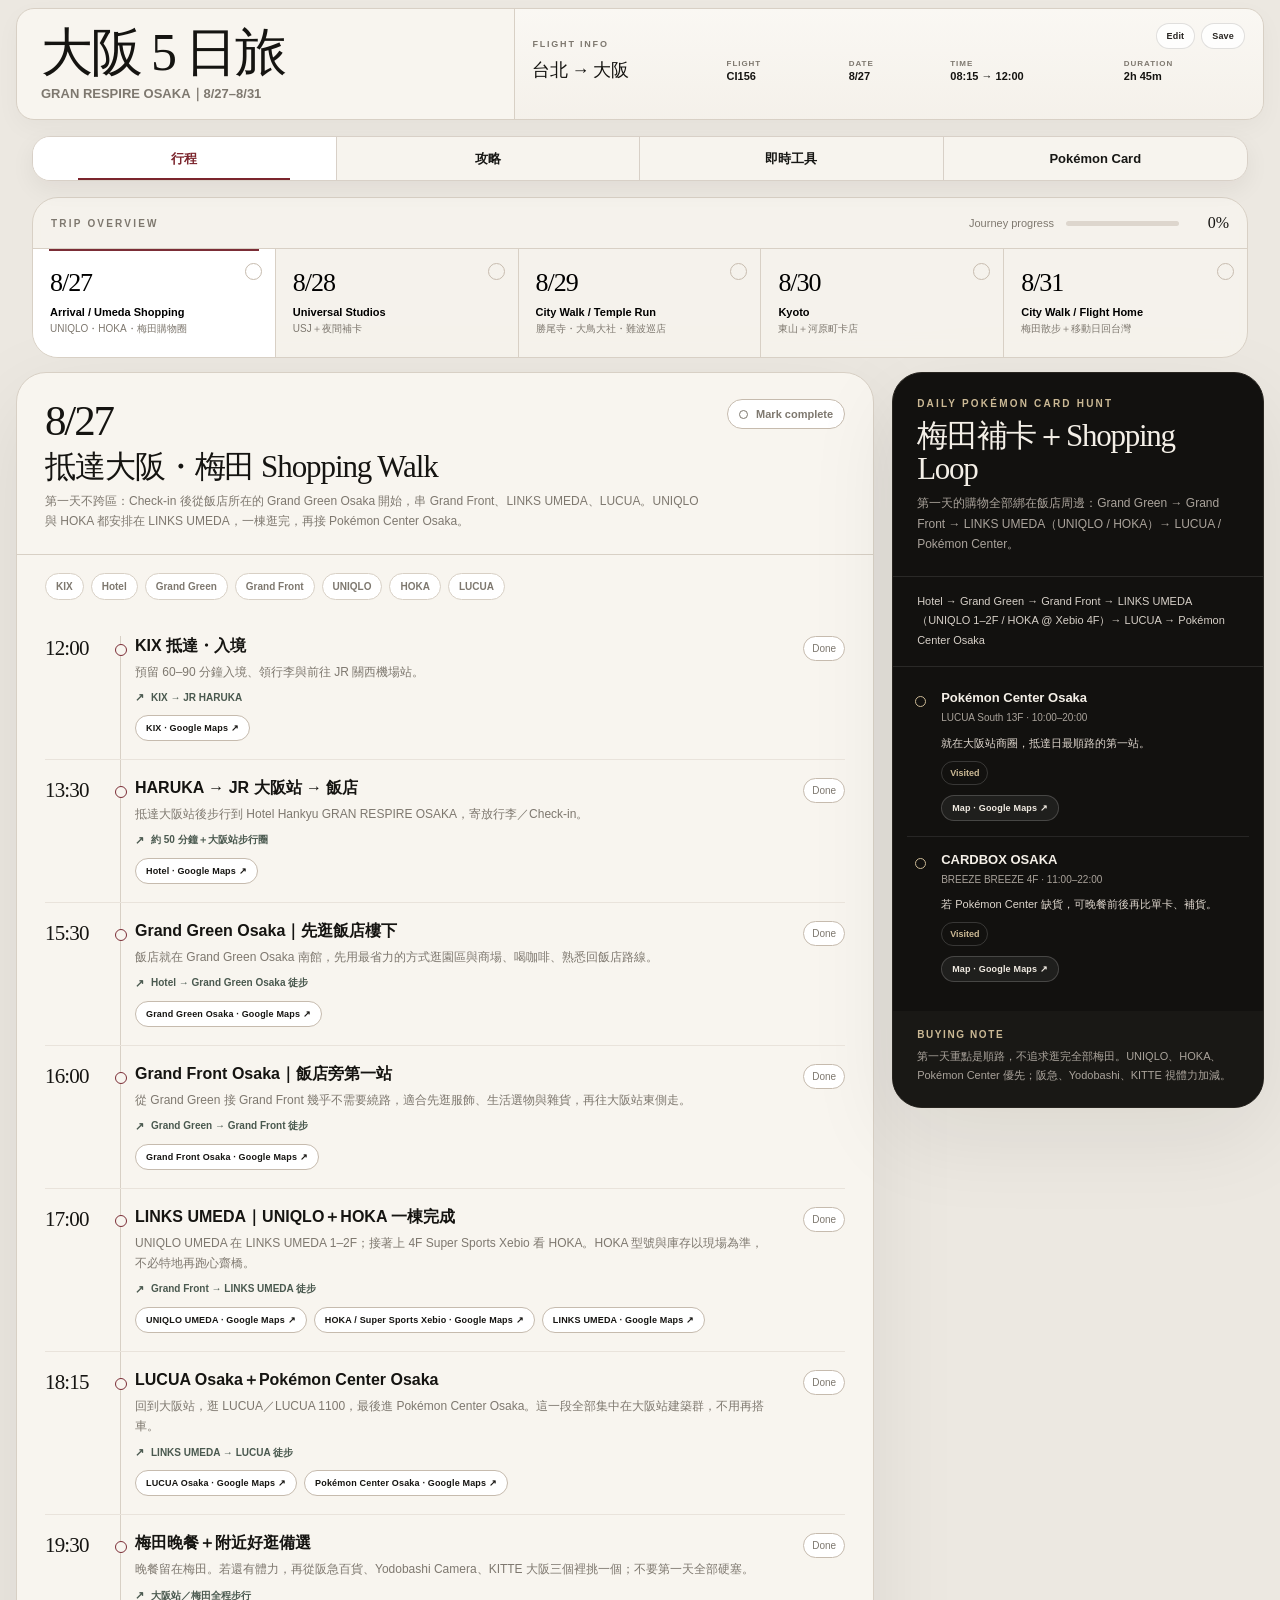
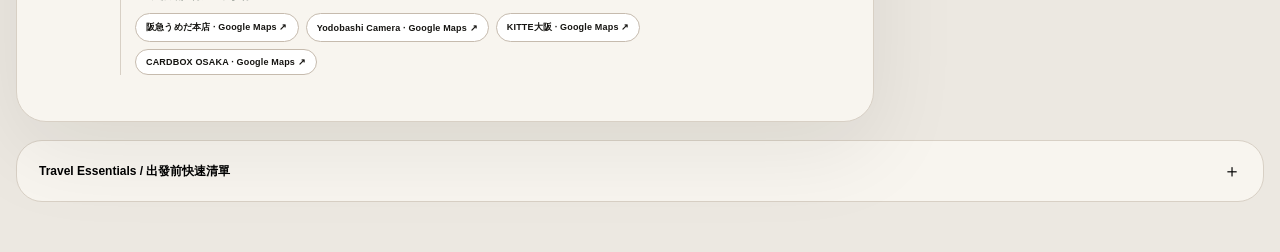
==== index.html @ bcfeace6 "Republish homepage with visible four tabs" ====
<!doctype html><html lang="zh-Hant"><head><meta charset="utf-8"><meta name="viewport" content="width=device-width,initial-scale=1,viewport-fit=cover"><meta name="theme-color" content="#f4f0ea"><title>大阪 5 日旅</title><style>html,body{margin:0;min-height:100%;background:#f4f0ea;color:#171714;font-family:-apple-system,BlinkMacSystemFont,"Segoe UI","Noto Sans TC",sans-serif}.loading{min-height:100vh;display:grid;place-items:center;padding:28px;text-align:center}.box{max-width:360px}.box b{display:block;font-family:Georgia,serif;font-size:30px;font-weight:400;margin-bottom:10px}.box span{font-size:13px;color:#777168}.bar{height:2px;background:#ddd5cb;margin-top:20px;overflow:hidden}.bar:after{content:"";display:block;width:45%;height:100%;background:#7b252d;animation:move 1.2s ease-in-out infinite}@keyframes move{0%{transform:translateX(-110%)}100%{transform:translateX(260%)}}button{margin-top:16px;border:0;border-radius:999px;background:#171714;color:white;padding:10px 16px}</style></head><body><div class="loading"><div class="box"><b>大阪 5 日旅</b><span>GRAN RESPIRE OSAKA｜8/27–8/31</span><div class="bar"></div></div></div><script>(async()=>{try{const files=['g01.txt','g02a1.txt','g02fix937.txt','g02a2_2.txt','g02b.txt','g03.txt','g04.txt','g05.txt','g06.txt','g07a1_1.txt','g07a1_2.txt','g07a2.txt','g07b.txt','g08.txt','g09.txt','g10.txt'];const parts=await Promise.all(files.map(async f=>{const r=await fetch(f,{cache:'no-store'});if(!r.ok)throw new Error('Missing '+f);return (await r.text()).trim()}));parts[2]=parts[2].slice(0,656)+'l'+parts[2].slice(656)+'9';const b64=parts.join('');const bin=Uint8Array.from(atob(b64),c=>c.charCodeAt(0));if(!('DecompressionStream'in window))throw new Error('請使用最新版 Safari 或 Chrome');const stream=new Blob([bin]).stream().pipeThrough(new DecompressionStream('gzip'));let html=await new Response(stream).text();const mobileFix=`<style id="mobile-layout-fix">@media(max-width:720px){.topbar-inner{align-items:center!important;gap:8px!important}.brand{min-width:0!important}.brand strong{font-size:9px!important;letter-spacing:.15em!important;line-height:1.25!important}.actions{gap:5px!important;justify-content:flex-end!important}.topbtn{padding:7px 10px!important;font-size:10px!important}#downloadBtn{display:none!important}.day-route-title{align-items:flex-start!important;padding:14px 15px!important}.day-route-title h4{font-size:17px!important;line-height:1.35!important;max-width:68%!important}.day-route-title .sum{font-size:9px!important;line-height:1.45!important;text-align:right!important;white-space:normal!important;max-width:38%!important}.route-scroll{overflow:visible!important;margin:0!important}.route-table{display:block!important;width:100%!important;border:0!important;background:transparent!important;table-layout:auto!important}.route-table thead{display:none!important}.route-table tbody{display:block!important;width:100%!important}.route-table tr{display:block!important;width:100%!important;padding:13px 15px!important;border-bottom:1px solid var(--line)!important;background:#fbfaf7!important}.route-table tr:last-child{border-bottom:0!important}.route-table td{display:grid!important;grid-template-columns:72px minmax(0,1fr)!important;gap:8px!important;width:100%!important;padding:4px 0!important;border:0!important;white-space:normal!important;font-family:var(--sans)!important;font-size:11px!important;line-height:1.55!important;overflow-wrap:anywhere!important;word-break:normal!important}.route-table td:before{color:#8a8278!important;font-size:9px!important;font-weight:900!important;letter-spacing:.08em!important;text-transform:uppercase!important}.route-table td:nth-child(1){display:block!important;font-family:var(--serif)!important;font-size:16px!important;line-height:1.35!important;padding:0 0 9px!important;white-space:normal!important}.route-table td:nth-child(1):before{content:'區間';display:block!important;margin-bottom:3px}.route-table td:nth-child(2):before{content:'路線'}.route-table td:nth-child(3):before{content:'轉乘'}.route-table td:nth-child(4):before{content:'時間'}.route-table td:nth-child(5):before{content:'費用'}}}</style>`;html=html.replace('</head>',mobileFix+'</head>');html=html.replace("const KEY='kansai-luxe-pokemon-v13';","const KEY='kansai-luxe-pokemon-v14';");const addon='<scr'+'ipt src="trip-update-v14-main.js?v=2"></scr'+'ipt><scr'+'ipt src="day1-shopping-v15.js?v=2"></scr'+'ipt><scr'+'ipt src="primary-tabs-v20.js?v=21"></scr'+'ipt>';html=html.replace('</body>',addon+'</body>');document.open();document.write(html);document.close()}catch(e){document.body.innerHTML='<div class="loading"><div class="box"><b>載入失敗</b><span>'+e.message+'</span><br><button onclick="location.reload()">重新整理</button></div></div>'}})();</script></body></html>
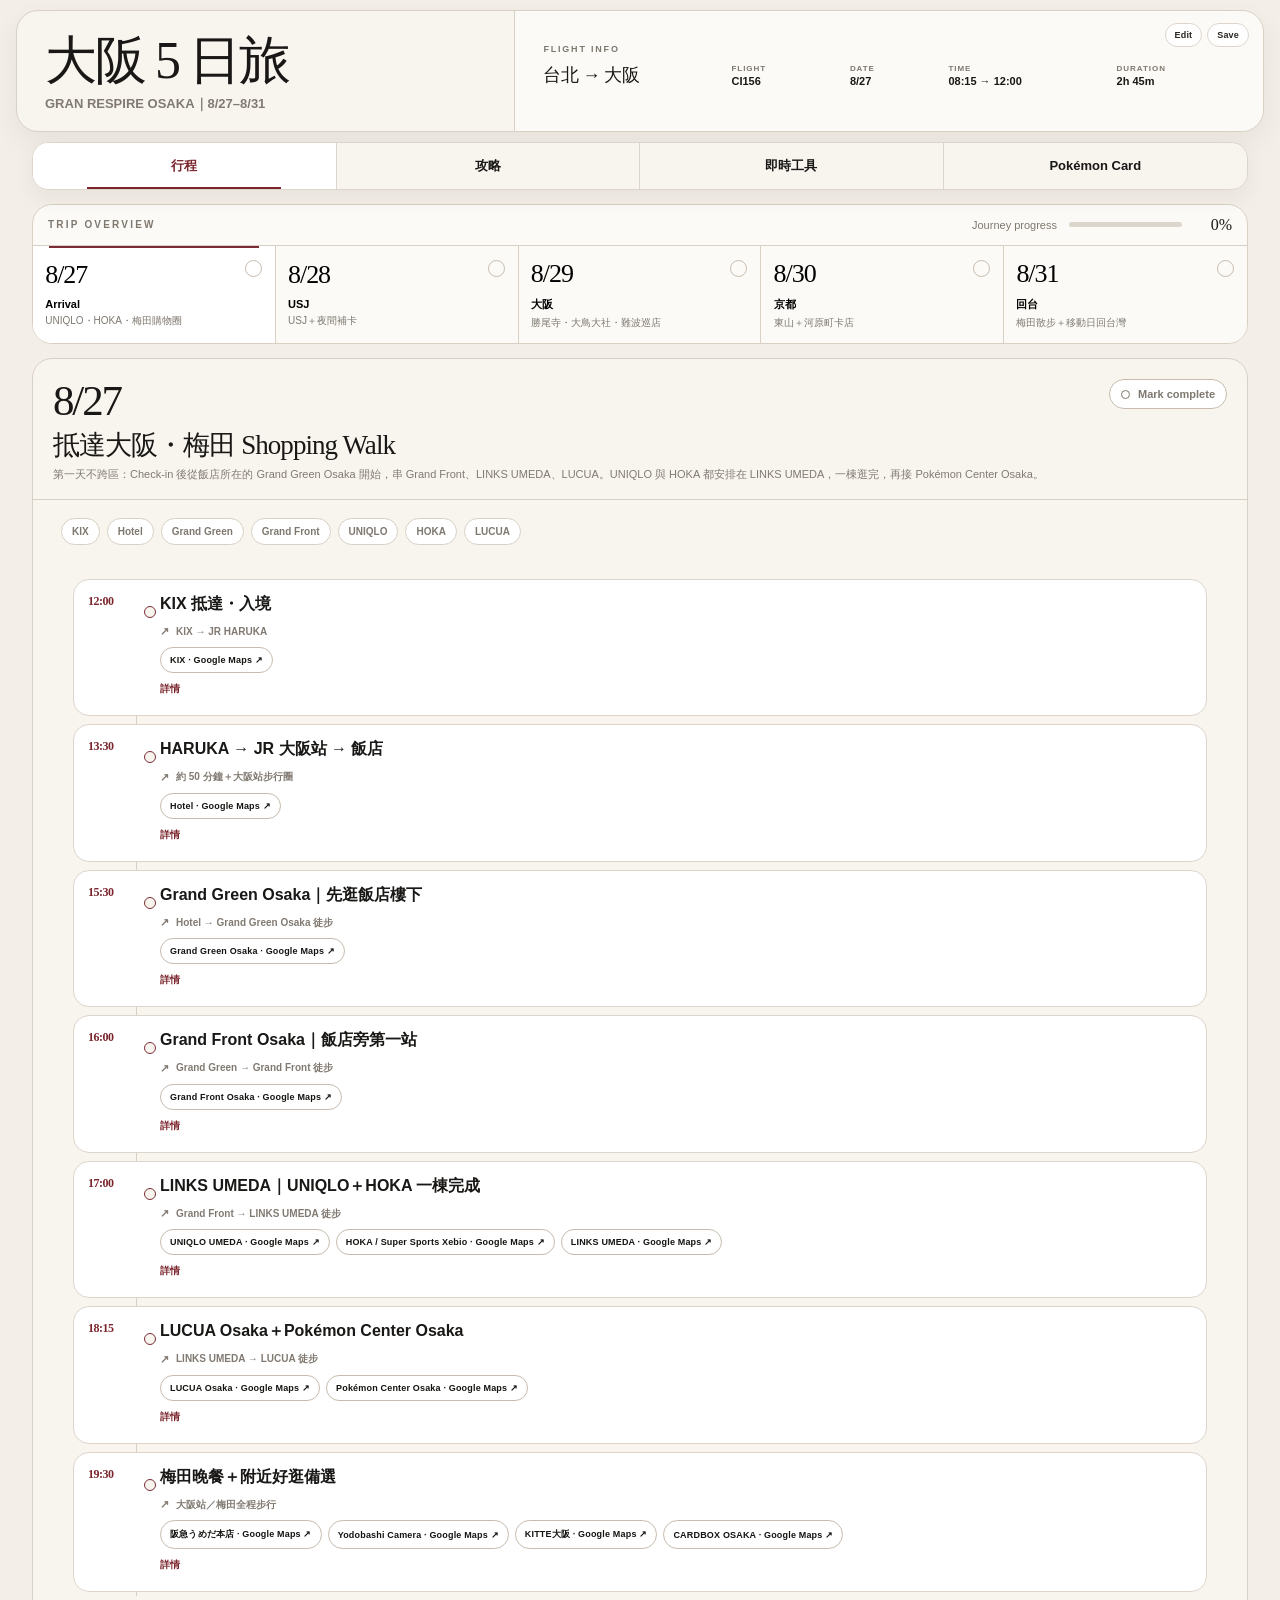
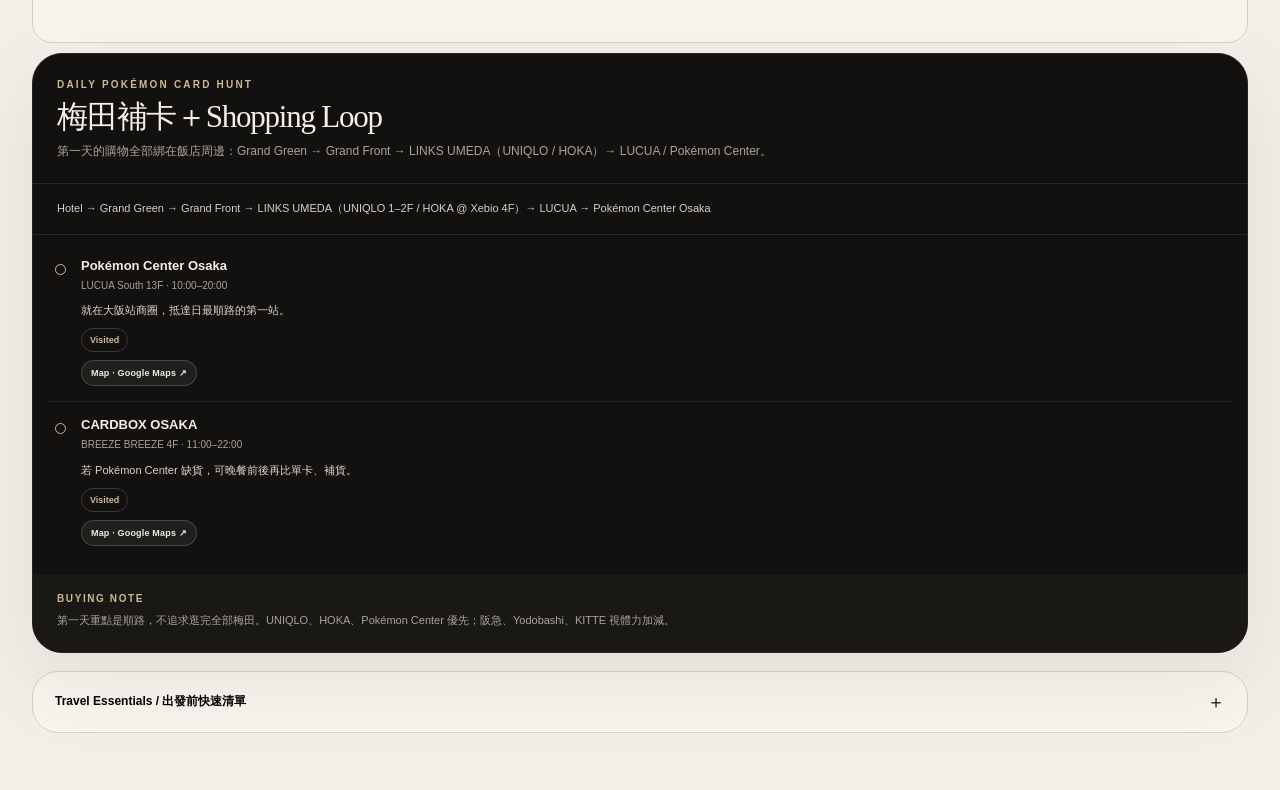
==== commit 138ef724: "Switch site to travel dashboard UI v23" ====
--- a/index.html
+++ b/index.html
@@ -1 +1 @@
-<!doctype html><html lang="zh-Hant"><head><meta charset="utf-8"><meta name="viewport" content="width=device-width,initial-scale=1,viewport-fit=cover"><meta name="theme-color" content="#f4f0ea"><title>大阪 5 日旅</title><style>html,body{margin:0;min-height:100%;background:#f4f0ea;color:#171714;font-family:-apple-system,BlinkMacSystemFont,"Segoe UI","Noto Sans TC",sans-serif}.loading{min-height:100vh;display:grid;place-items:center;padding:28px;text-align:center}.box{max-width:360px}.box b{display:block;font-family:Georgia,serif;font-size:30px;font-weight:400;margin-bottom:10px}.box span{font-size:13px;color:#777168}.bar{height:2px;background:#ddd5cb;margin-top:20px;overflow:hidden}.bar:after{content:"";display:block;width:45%;height:100%;background:#7b252d;animation:move 1.2s ease-in-out infinite}@keyframes move{0%{transform:translateX(-110%)}100%{transform:translateX(260%)}}button{margin-top:16px;border:0;border-radius:999px;background:#171714;color:white;padding:10px 16px}</style></head><body><div class="loading"><div class="box"><b>大阪 5 日旅</b><span>GRAN RESPIRE OSAKA｜8/27–8/31</span><div class="bar"></div></div></div><script>(async()=>{try{const files=['g01.txt','g02a1.txt','g02fix937.txt','g02a2_2.txt','g02b.txt','g03.txt','g04.txt','g05.txt','g06.txt','g07a1_1.txt','g07a1_2.txt','g07a2.txt','g07b.txt','g08.txt','g09.txt','g10.txt'];const parts=await Promise.all(files.map(async f=>{const r=await fetch(f,{cache:'no-store'});if(!r.ok)throw new Error('Missing '+f);return (await r.text()).trim()}));parts[2]=parts[2].slice(0,656)+'l'+parts[2].slice(656)+'9';const b64=parts.join('');const bin=Uint8Array.from(atob(b64),c=>c.charCodeAt(0));if(!('DecompressionStream'in window))throw new Error('請使用最新版 Safari 或 Chrome');const stream=new Blob([bin]).stream().pipeThrough(new DecompressionStream('gzip'));let html=await new Response(stream).text();const mobileFix=`<style id="mobile-layout-fix">@media(max-width:720px){.topbar-inner{align-items:center!important;gap:8px!important}.brand{min-width:0!important}.brand strong{font-size:9px!important;letter-spacing:.15em!important;line-height:1.25!important}.actions{gap:5px!important;justify-content:flex-end!important}.topbtn{padding:7px 10px!important;font-size:10px!important}#downloadBtn{display:none!important}.day-route-title{align-items:flex-start!important;padding:14px 15px!important}.day-route-title h4{font-size:17px!important;line-height:1.35!important;max-width:68%!important}.day-route-title .sum{font-size:9px!important;line-height:1.45!important;text-align:right!important;white-space:normal!important;max-width:38%!important}.route-scroll{overflow:visible!important;margin:0!important}.route-table{display:block!important;width:100%!important;border:0!important;background:transparent!important;table-layout:auto!important}.route-table thead{display:none!important}.route-table tbody{display:block!important;width:100%!important}.route-table tr{display:block!important;width:100%!important;padding:13px 15px!important;border-bottom:1px solid var(--line)!important;background:#fbfaf7!important}.route-table tr:last-child{border-bottom:0!important}.route-table td{display:grid!important;grid-template-columns:72px minmax(0,1fr)!important;gap:8px!important;width:100%!important;padding:4px 0!important;border:0!important;white-space:normal!important;font-family:var(--sans)!important;font-size:11px!important;line-height:1.55!important;overflow-wrap:anywhere!important;word-break:normal!important}.route-table td:before{color:#8a8278!important;font-size:9px!important;font-weight:900!important;letter-spacing:.08em!important;text-transform:uppercase!important}.route-table td:nth-child(1){display:block!important;font-family:var(--serif)!important;font-size:16px!important;line-height:1.35!important;padding:0 0 9px!important;white-space:normal!important}.route-table td:nth-child(1):before{content:'區間';display:block!important;margin-bottom:3px}.route-table td:nth-child(2):before{content:'路線'}.route-table td:nth-child(3):before{content:'轉乘'}.route-table td:nth-child(4):before{content:'時間'}.route-table td:nth-child(5):before{content:'費用'}}}</style>`;html=html.replace('</head>',mobileFix+'</head>');html=html.replace("const KEY='kansai-luxe-pokemon-v13';","const KEY='kansai-luxe-pokemon-v14';");const addon='<scr'+'ipt src="trip-update-v14-main.js?v=2"></scr'+'ipt><scr'+'ipt src="day1-shopping-v15.js?v=2"></scr'+'ipt><scr'+'ipt src="primary-tabs-v20.js?v=21"></scr'+'ipt>';html=html.replace('</body>',addon+'</body>');document.open();document.write(html);document.close()}catch(e){document.body.innerHTML='<div class="loading"><div class="box"><b>載入失敗</b><span>'+e.message+'</span><br><button onclick="location.reload()">重新整理</button></div></div>'}})();</script></body></html>+<!doctype html><html lang="zh-Hant"><head><meta charset="utf-8"><meta name="viewport" content="width=device-width,initial-scale=1,viewport-fit=cover"><meta name="theme-color" content="#f4f0ea"><title>大阪 5 日旅</title><style>html,body{margin:0;min-height:100%;background:#f4f0ea;color:#171714;font-family:-apple-system,BlinkMacSystemFont,"Segoe UI","Noto Sans TC",sans-serif}.loading{min-height:100vh;display:grid;place-items:center;padding:28px;text-align:center}.box{max-width:360px}.box b{display:block;font-family:Georgia,serif;font-size:30px;font-weight:400;margin-bottom:10px}.box span{font-size:13px;color:#777168}.bar{height:2px;background:#ddd5cb;margin-top:20px;overflow:hidden}.bar:after{content:"";display:block;width:45%;height:100%;background:#7b252d;animation:move 1.2s ease-in-out infinite}@keyframes move{0%{transform:translateX(-110%)}100%{transform:translateX(260%)}}button{margin-top:16px;border:0;border-radius:999px;background:#171714;color:white;padding:10px 16px}</style></head><body><div class="loading"><div class="box"><b>大阪 5 日旅</b><span>GRAN RESPIRE OSAKA｜8/27–8/31</span><div class="bar"></div></div></div><script>(async()=>{try{const files=['g01.txt','g02a1.txt','g02fix937.txt','g02a2_2.txt','g02b.txt','g03.txt','g04.txt','g05.txt','g06.txt','g07a1_1.txt','g07a1_2.txt','g07a2.txt','g07b.txt','g08.txt','g09.txt','g10.txt'];const parts=await Promise.all(files.map(async f=>{const r=await fetch(f,{cache:'no-store'});if(!r.ok)throw new Error('Missing '+f);return (await r.text()).trim()}));parts[2]=parts[2].slice(0,656)+'l'+parts[2].slice(656)+'9';const b64=parts.join('');const bin=Uint8Array.from(atob(b64),c=>c.charCodeAt(0));if(!('DecompressionStream'in window))throw new Error('請使用最新版 Safari 或 Chrome');const stream=new Blob([bin]).stream().pipeThrough(new DecompressionStream('gzip'));let html=await new Response(stream).text();const mobileFix=`<style id="mobile-layout-fix">@media(max-width:720px){.topbar-inner{align-items:center!important;gap:8px!important}.brand{min-width:0!important}.brand strong{font-size:9px!important;letter-spacing:.15em!important;line-height:1.25!important}.actions{gap:5px!important;justify-content:flex-end!important}.topbtn{padding:7px 10px!important;font-size:10px!important}#downloadBtn{display:none!important}.day-route-title{align-items:flex-start!important;padding:14px 15px!important}.day-route-title h4{font-size:17px!important;line-height:1.35!important;max-width:68%!important}.day-route-title .sum{font-size:9px!important;line-height:1.45!important;text-align:right!important;white-space:normal!important;max-width:38%!important}.route-scroll{overflow:visible!important;margin:0!important}.route-table{display:block!important;width:100%!important;border:0!important;background:transparent!important;table-layout:auto!important}.route-table thead{display:none!important}.route-table tbody{display:block!important;width:100%!important}.route-table tr{display:block!important;width:100%!important;padding:13px 15px!important;border-bottom:1px solid var(--line)!important;background:#fbfaf7!important}.route-table tr:last-child{border-bottom:0!important}.route-table td{display:grid!important;grid-template-columns:72px minmax(0,1fr)!important;gap:8px!important;width:100%!important;padding:4px 0!important;border:0!important;white-space:normal!important;font-family:var(--sans)!important;font-size:11px!important;line-height:1.55!important;overflow-wrap:anywhere!important;word-break:normal!important}.route-table td:before{color:#8a8278!important;font-size:9px!important;font-weight:900!important;letter-spacing:.08em!important;text-transform:uppercase!important}.route-table td:nth-child(1){display:block!important;font-family:var(--serif)!important;font-size:16px!important;line-height:1.35!important;padding:0 0 9px!important;white-space:normal!important}.route-table td:nth-child(1):before{content:'區間';display:block!important;margin-bottom:3px}.route-table td:nth-child(2):before{content:'路線'}.route-table td:nth-child(3):before{content:'轉乘'}.route-table td:nth-child(4):before{content:'時間'}.route-table td:nth-child(5):before{content:'費用'}}}</style>`;html=html.replace('</head>',mobileFix+'</head>');html=html.replace("const KEY='kansai-luxe-pokemon-v13';","const KEY='kansai-luxe-pokemon-v14';");const addon='<scr'+'ipt src="trip-update-v14-main.js?v=2"></scr'+'ipt><scr'+'ipt src="day1-shopping-v15.js?v=2"></scr'+'ipt><scr'+'ipt src="restore-guide-tools-v22.js?v=1"></scr'+'ipt><scr'+'ipt src="travel-dashboard-v23.js?v=23"></scr'+'ipt>';html=html.replace('</body>',addon+'</body>');document.open();document.write(html);document.close()}catch(e){document.body.innerHTML='<div class="loading"><div class="box"><b>載入失敗</b><span>'+e.message+'</span><br><button onclick="location.reload()">重新整理</button></div></div>'}})();</script></body></html>
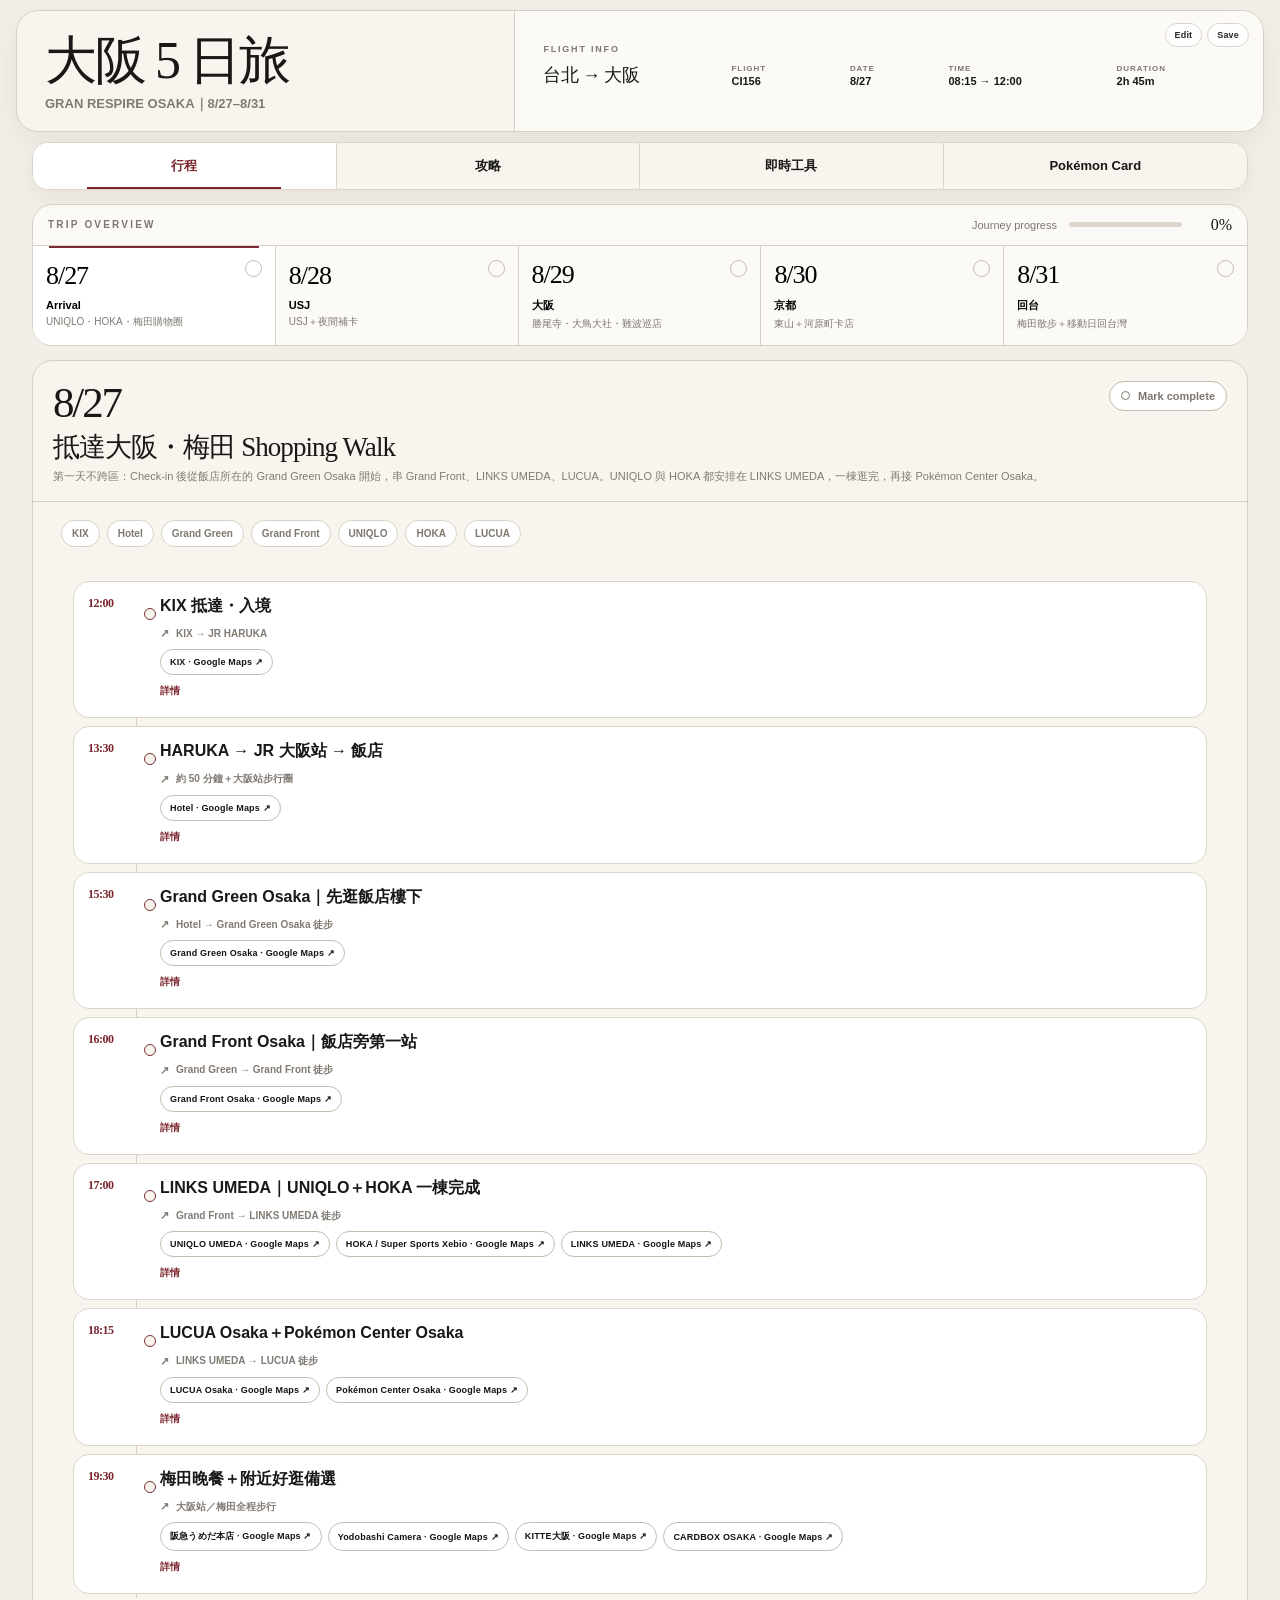
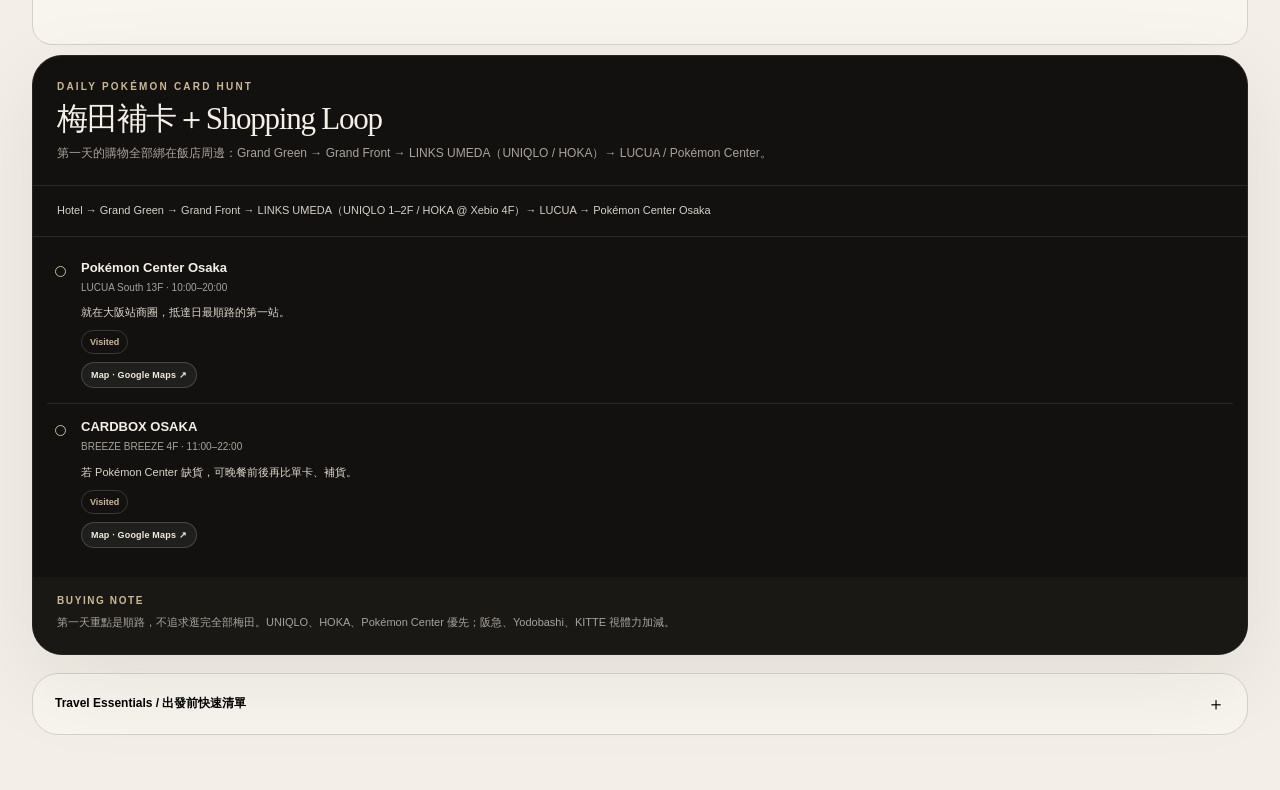
==== commit 1fca730c: "Load rebuilt mobile app v24" ====
--- a/index.html
+++ b/index.html
@@ -1 +1 @@
-<!doctype html><html lang="zh-Hant"><head><meta charset="utf-8"><meta name="viewport" content="width=device-width,initial-scale=1,viewport-fit=cover"><meta name="theme-color" content="#f4f0ea"><title>大阪 5 日旅</title><style>html,body{margin:0;min-height:100%;background:#f4f0ea;color:#171714;font-family:-apple-system,BlinkMacSystemFont,"Segoe UI","Noto Sans TC",sans-serif}.loading{min-height:100vh;display:grid;place-items:center;padding:28px;text-align:center}.box{max-width:360px}.box b{display:block;font-family:Georgia,serif;font-size:30px;font-weight:400;margin-bottom:10px}.box span{font-size:13px;color:#777168}.bar{height:2px;background:#ddd5cb;margin-top:20px;overflow:hidden}.bar:after{content:"";display:block;width:45%;height:100%;background:#7b252d;animation:move 1.2s ease-in-out infinite}@keyframes move{0%{transform:translateX(-110%)}100%{transform:translateX(260%)}}button{margin-top:16px;border:0;border-radius:999px;background:#171714;color:white;padding:10px 16px}</style></head><body><div class="loading"><div class="box"><b>大阪 5 日旅</b><span>GRAN RESPIRE OSAKA｜8/27–8/31</span><div class="bar"></div></div></div><script>(async()=>{try{const files=['g01.txt','g02a1.txt','g02fix937.txt','g02a2_2.txt','g02b.txt','g03.txt','g04.txt','g05.txt','g06.txt','g07a1_1.txt','g07a1_2.txt','g07a2.txt','g07b.txt','g08.txt','g09.txt','g10.txt'];const parts=await Promise.all(files.map(async f=>{const r=await fetch(f,{cache:'no-store'});if(!r.ok)throw new Error('Missing '+f);return (await r.text()).trim()}));parts[2]=parts[2].slice(0,656)+'l'+parts[2].slice(656)+'9';const b64=parts.join('');const bin=Uint8Array.from(atob(b64),c=>c.charCodeAt(0));if(!('DecompressionStream'in window))throw new Error('請使用最新版 Safari 或 Chrome');const stream=new Blob([bin]).stream().pipeThrough(new DecompressionStream('gzip'));let html=await new Response(stream).text();const mobileFix=`<style id="mobile-layout-fix">@media(max-width:720px){.topbar-inner{align-items:center!important;gap:8px!important}.brand{min-width:0!important}.brand strong{font-size:9px!important;letter-spacing:.15em!important;line-height:1.25!important}.actions{gap:5px!important;justify-content:flex-end!important}.topbtn{padding:7px 10px!important;font-size:10px!important}#downloadBtn{display:none!important}.day-route-title{align-items:flex-start!important;padding:14px 15px!important}.day-route-title h4{font-size:17px!important;line-height:1.35!important;max-width:68%!important}.day-route-title .sum{font-size:9px!important;line-height:1.45!important;text-align:right!important;white-space:normal!important;max-width:38%!important}.route-scroll{overflow:visible!important;margin:0!important}.route-table{display:block!important;width:100%!important;border:0!important;background:transparent!important;table-layout:auto!important}.route-table thead{display:none!important}.route-table tbody{display:block!important;width:100%!important}.route-table tr{display:block!important;width:100%!important;padding:13px 15px!important;border-bottom:1px solid var(--line)!important;background:#fbfaf7!important}.route-table tr:last-child{border-bottom:0!important}.route-table td{display:grid!important;grid-template-columns:72px minmax(0,1fr)!important;gap:8px!important;width:100%!important;padding:4px 0!important;border:0!important;white-space:normal!important;font-family:var(--sans)!important;font-size:11px!important;line-height:1.55!important;overflow-wrap:anywhere!important;word-break:normal!important}.route-table td:before{color:#8a8278!important;font-size:9px!important;font-weight:900!important;letter-spacing:.08em!important;text-transform:uppercase!important}.route-table td:nth-child(1){display:block!important;font-family:var(--serif)!important;font-size:16px!important;line-height:1.35!important;padding:0 0 9px!important;white-space:normal!important}.route-table td:nth-child(1):before{content:'區間';display:block!important;margin-bottom:3px}.route-table td:nth-child(2):before{content:'路線'}.route-table td:nth-child(3):before{content:'轉乘'}.route-table td:nth-child(4):before{content:'時間'}.route-table td:nth-child(5):before{content:'費用'}}}</style>`;html=html.replace('</head>',mobileFix+'</head>');html=html.replace("const KEY='kansai-luxe-pokemon-v13';","const KEY='kansai-luxe-pokemon-v14';");const addon='<scr'+'ipt src="trip-update-v14-main.js?v=2"></scr'+'ipt><scr'+'ipt src="day1-shopping-v15.js?v=2"></scr'+'ipt><scr'+'ipt src="restore-guide-tools-v22.js?v=1"></scr'+'ipt><scr'+'ipt src="travel-dashboard-v23.js?v=23"></scr'+'ipt>';html=html.replace('</body>',addon+'</body>');document.open();document.write(html);document.close()}catch(e){document.body.innerHTML='<div class="loading"><div class="box"><b>載入失敗</b><span>'+e.message+'</span><br><button onclick="location.reload()">重新整理</button></div></div>'}})();</script></body></html>+<!doctype html><html lang="zh-Hant"><head><meta charset="utf-8"><meta name="viewport" content="width=device-width,initial-scale=1,viewport-fit=cover"><meta name="theme-color" content="#f4f0ea"><title>大阪 5 日旅</title><style>html,body{margin:0;min-height:100%;background:#f4f0ea;color:#171714;font-family:-apple-system,BlinkMacSystemFont,"Segoe UI","Noto Sans TC",sans-serif}.loading{min-height:100vh;display:grid;place-items:center;padding:28px;text-align:center}.box{max-width:360px}.box b{display:block;font-family:Georgia,serif;font-size:30px;font-weight:400;margin-bottom:10px}.box span{font-size:13px;color:#777168}.bar{height:2px;background:#ddd5cb;margin-top:20px;overflow:hidden}.bar:after{content:"";display:block;width:45%;height:100%;background:#7b252d;animation:move 1.2s ease-in-out infinite}@keyframes move{0%{transform:translateX(-110%)}100%{transform:translateX(260%)}}button{margin-top:16px;border:0;border-radius:999px;background:#171714;color:white;padding:10px 16px}</style></head><body><div class="loading"><div class="box"><b>大阪 5 日旅</b><span>GRAN RESPIRE OSAKA｜8/27–8/31</span><div class="bar"></div></div></div><script>(async()=>{try{const files=['g01.txt','g02a1.txt','g02fix937.txt','g02a2_2.txt','g02b.txt','g03.txt','g04.txt','g05.txt','g06.txt','g07a1_1.txt','g07a1_2.txt','g07a2.txt','g07b.txt','g08.txt','g09.txt','g10.txt'];const parts=await Promise.all(files.map(async f=>{const r=await fetch(f,{cache:'no-store'});if(!r.ok)throw new Error('Missing '+f);return (await r.text()).trim()}));parts[2]=parts[2].slice(0,656)+'l'+parts[2].slice(656)+'9';const b64=parts.join('');const bin=Uint8Array.from(atob(b64),c=>c.charCodeAt(0));if(!('DecompressionStream'in window))throw new Error('請使用最新版 Safari 或 Chrome');const stream=new Blob([bin]).stream().pipeThrough(new DecompressionStream('gzip'));let html=await new Response(stream).text();const mobileFix=`<style id="mobile-layout-fix">@media(max-width:720px){.topbar-inner{align-items:center!important;gap:8px!important}.brand{min-width:0!important}.brand strong{font-size:9px!important;letter-spacing:.15em!important;line-height:1.25!important}.actions{gap:5px!important;justify-content:flex-end!important}.topbtn{padding:7px 10px!important;font-size:10px!important}#downloadBtn{display:none!important}.day-route-title{align-items:flex-start!important;padding:14px 15px!important}.day-route-title h4{font-size:17px!important;line-height:1.35!important;max-width:68%!important}.day-route-title .sum{font-size:9px!important;line-height:1.45!important;text-align:right!important;white-space:normal!important;max-width:38%!important}.route-scroll{overflow:visible!important;margin:0!important}.route-table{display:block!important;width:100%!important;border:0!important;background:transparent!important;table-layout:auto!important}.route-table thead{display:none!important}.route-table tbody{display:block!important;width:100%!important}.route-table tr{display:block!important;width:100%!important;padding:13px 15px!important;border-bottom:1px solid var(--line)!important;background:#fbfaf7!important}.route-table tr:last-child{border-bottom:0!important}.route-table td{display:grid!important;grid-template-columns:72px minmax(0,1fr)!important;gap:8px!important;width:100%!important;padding:4px 0!important;border:0!important;white-space:normal!important;font-family:var(--sans)!important;font-size:11px!important;line-height:1.55!important;overflow-wrap:anywhere!important;word-break:normal!important}.route-table td:before{color:#8a8278!important;font-size:9px!important;font-weight:900!important;letter-spacing:.08em!important;text-transform:uppercase!important}.route-table td:nth-child(1){display:block!important;font-family:var(--serif)!important;font-size:16px!important;line-height:1.35!important;padding:0 0 9px!important;white-space:normal!important}.route-table td:nth-child(1):before{content:'區間';display:block!important;margin-bottom:3px}.route-table td:nth-child(2):before{content:'路線'}.route-table td:nth-child(3):before{content:'轉乘'}.route-table td:nth-child(4):before{content:'時間'}.route-table td:nth-child(5):before{content:'費用'}}}</style>`;html=html.replace('</head>',mobileFix+'</head>');html=html.replace("const KEY='kansai-luxe-pokemon-v13';","const KEY='kansai-luxe-pokemon-v14';");const addon='<scr'+'ipt src="trip-update-v14-main.js?v=2"></scr'+'ipt><scr'+'ipt src="day1-shopping-v15.js?v=2"></scr'+'ipt><scr'+'ipt src="restore-guide-tools-v22.js?v=1"></scr'+'ipt><scr'+'ipt src="travel-dashboard-v23.js?v=23"></scr'+'ipt><scr'+'ipt src="mobile-travel-app-v24.js?v=24"></scr'+'ipt>';html=html.replace('</body>',addon+'</body>');document.open();document.write(html);document.close()}catch(e){document.body.innerHTML='<div class="loading"><div class="box"><b>載入失敗</b><span>'+e.message+'</span><br><button onclick="location.reload()">重新整理</button></div></div>'}})();</script></body></html>
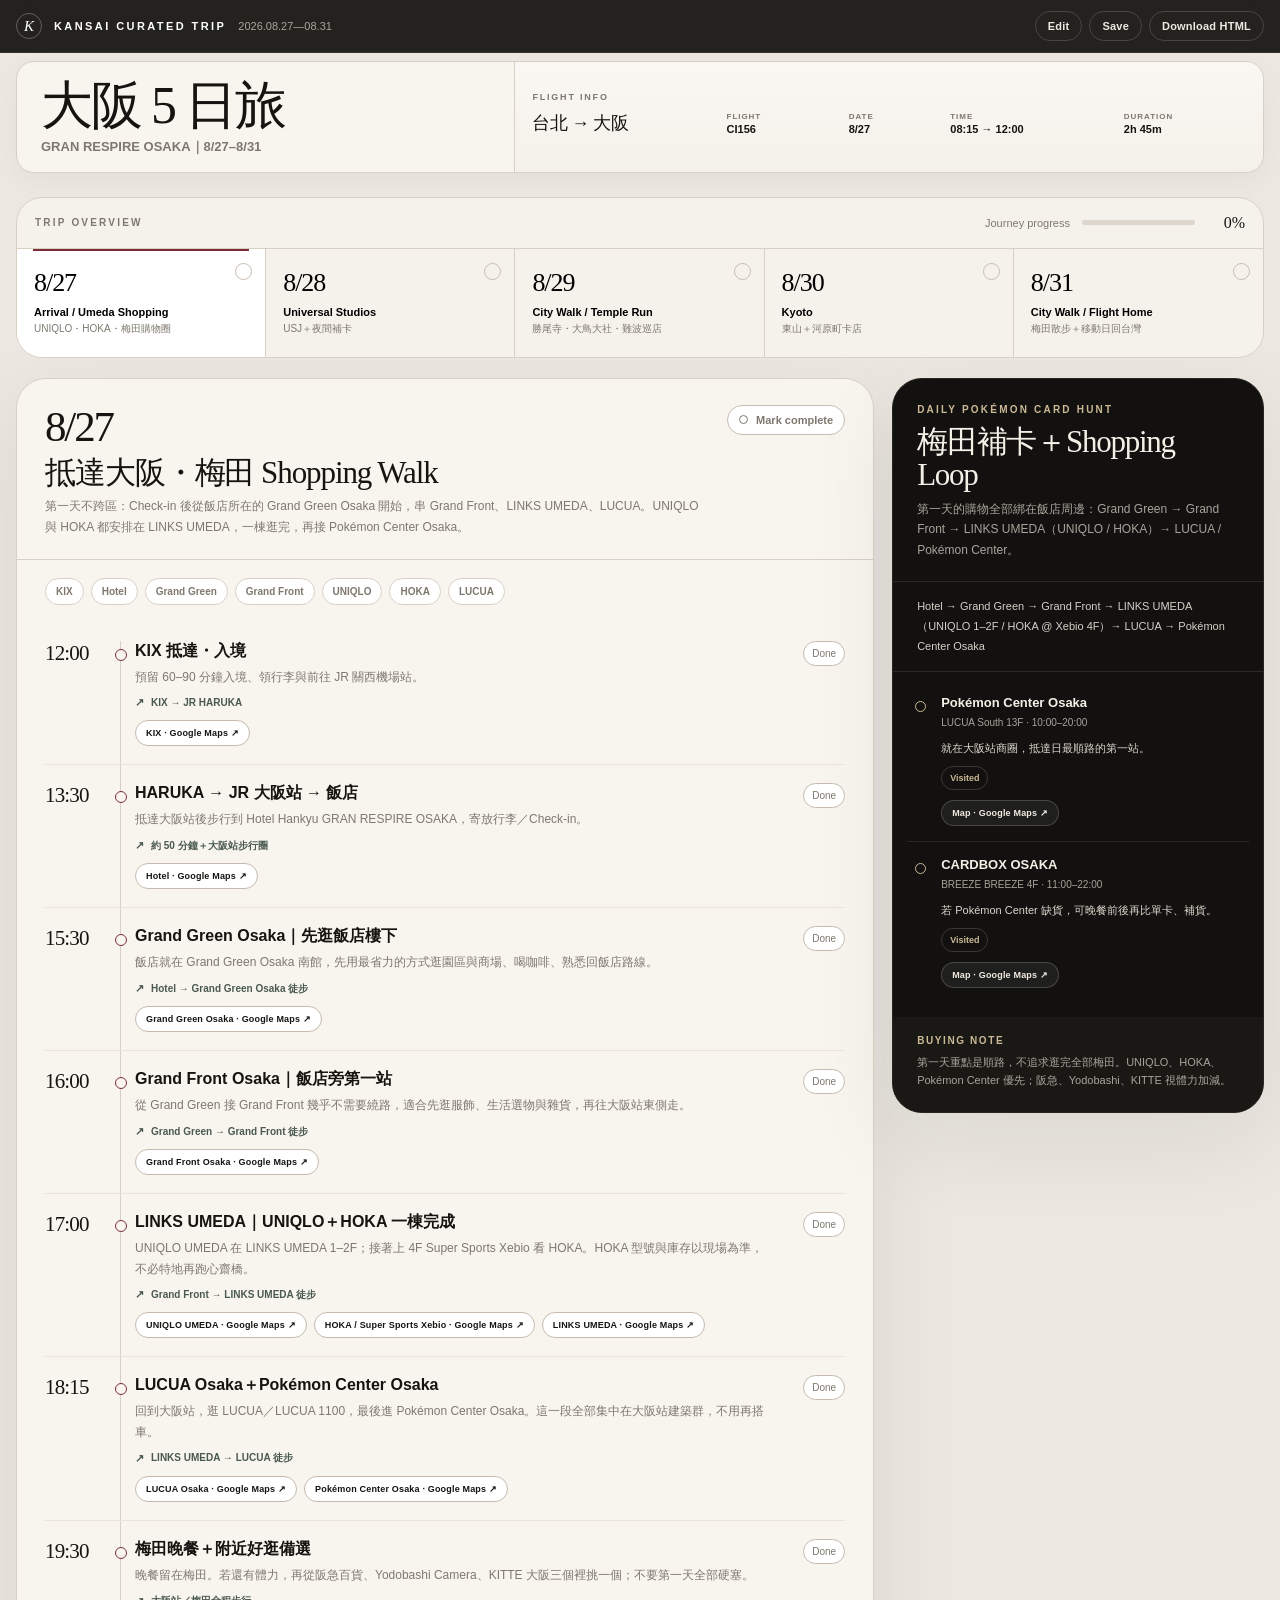
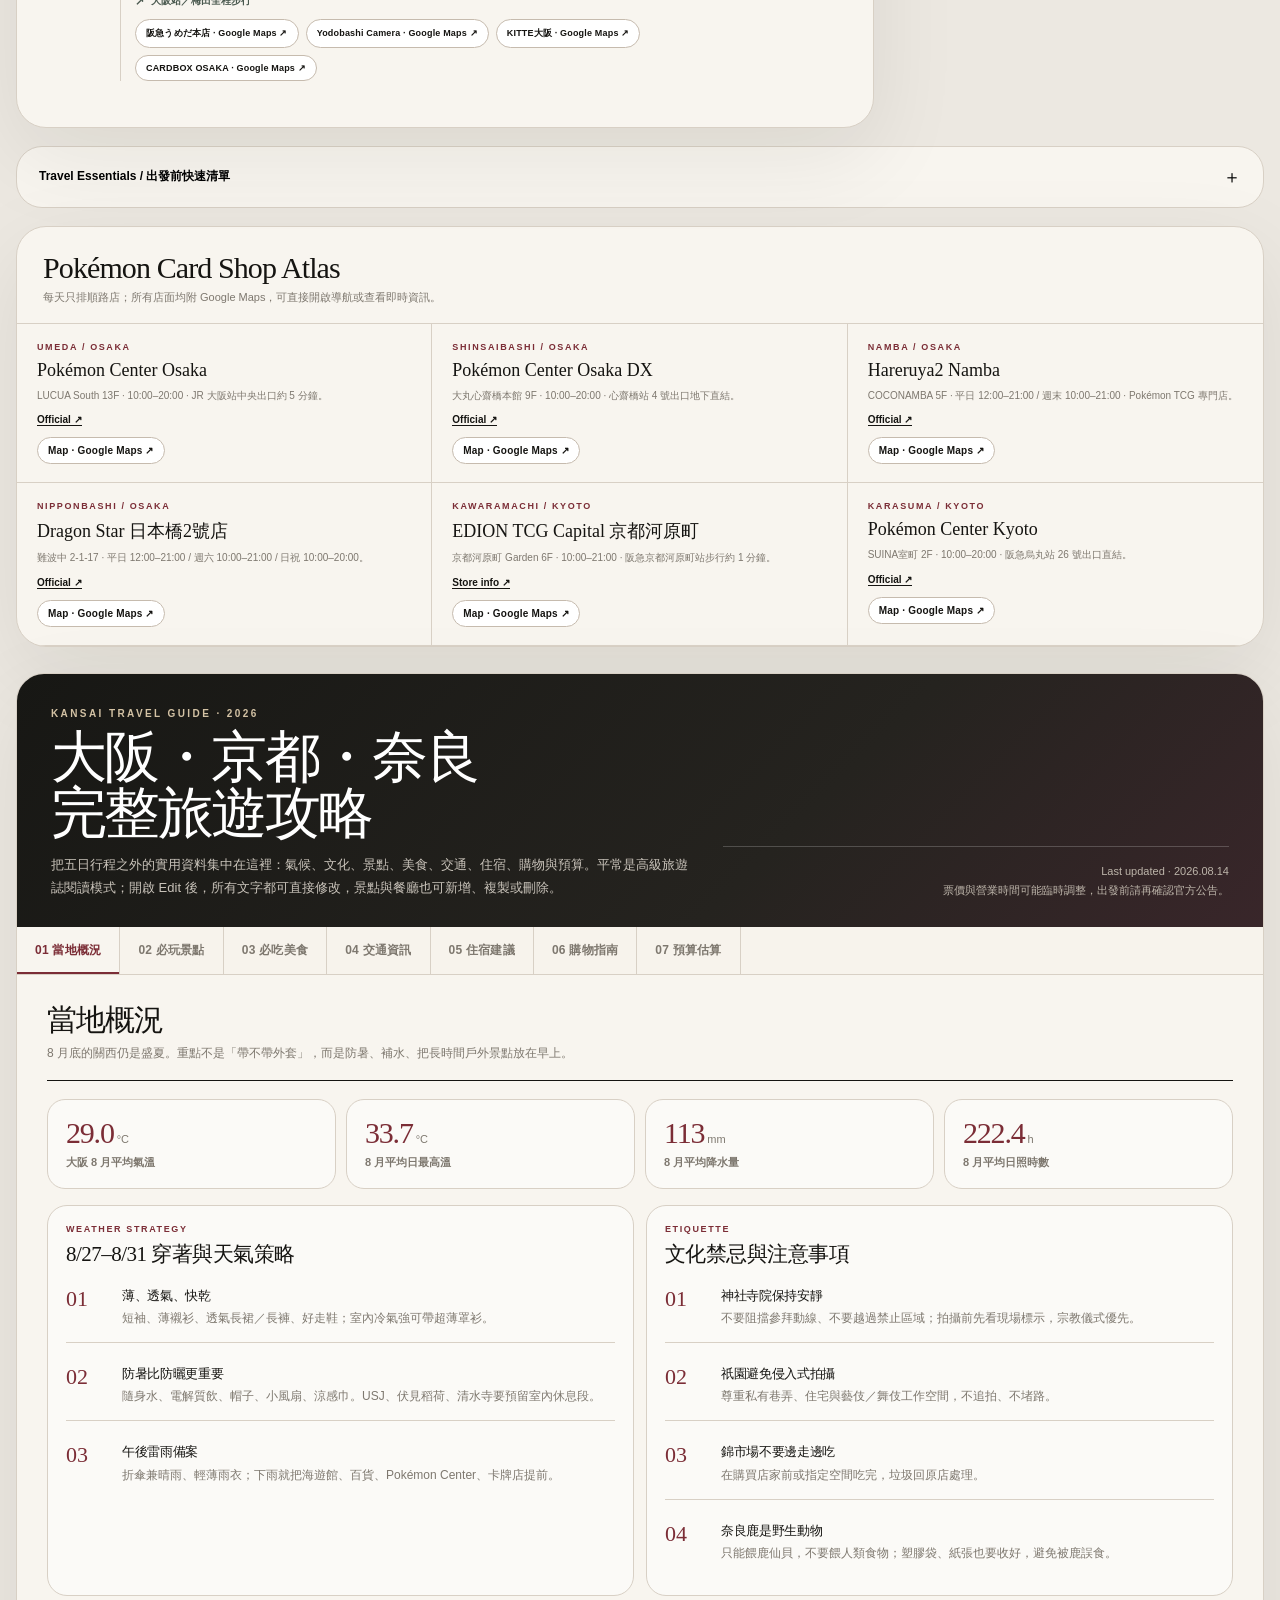
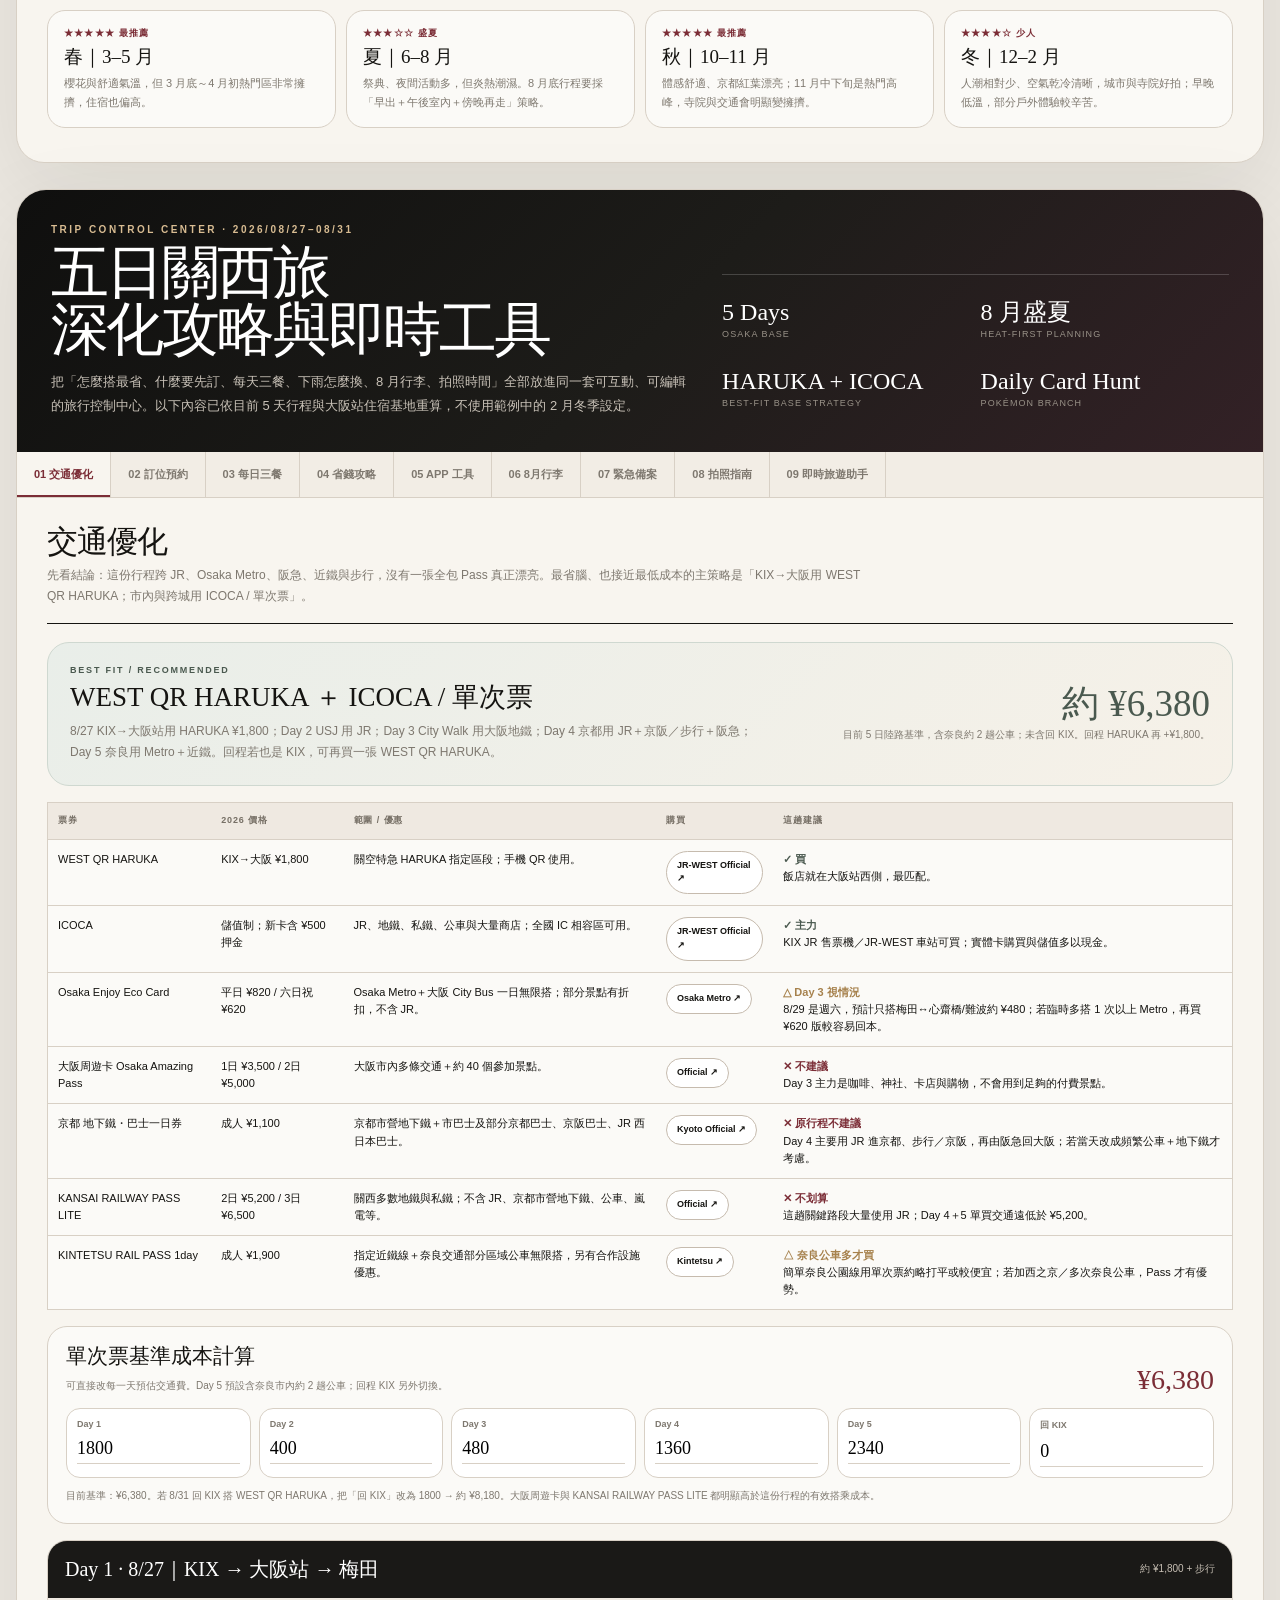
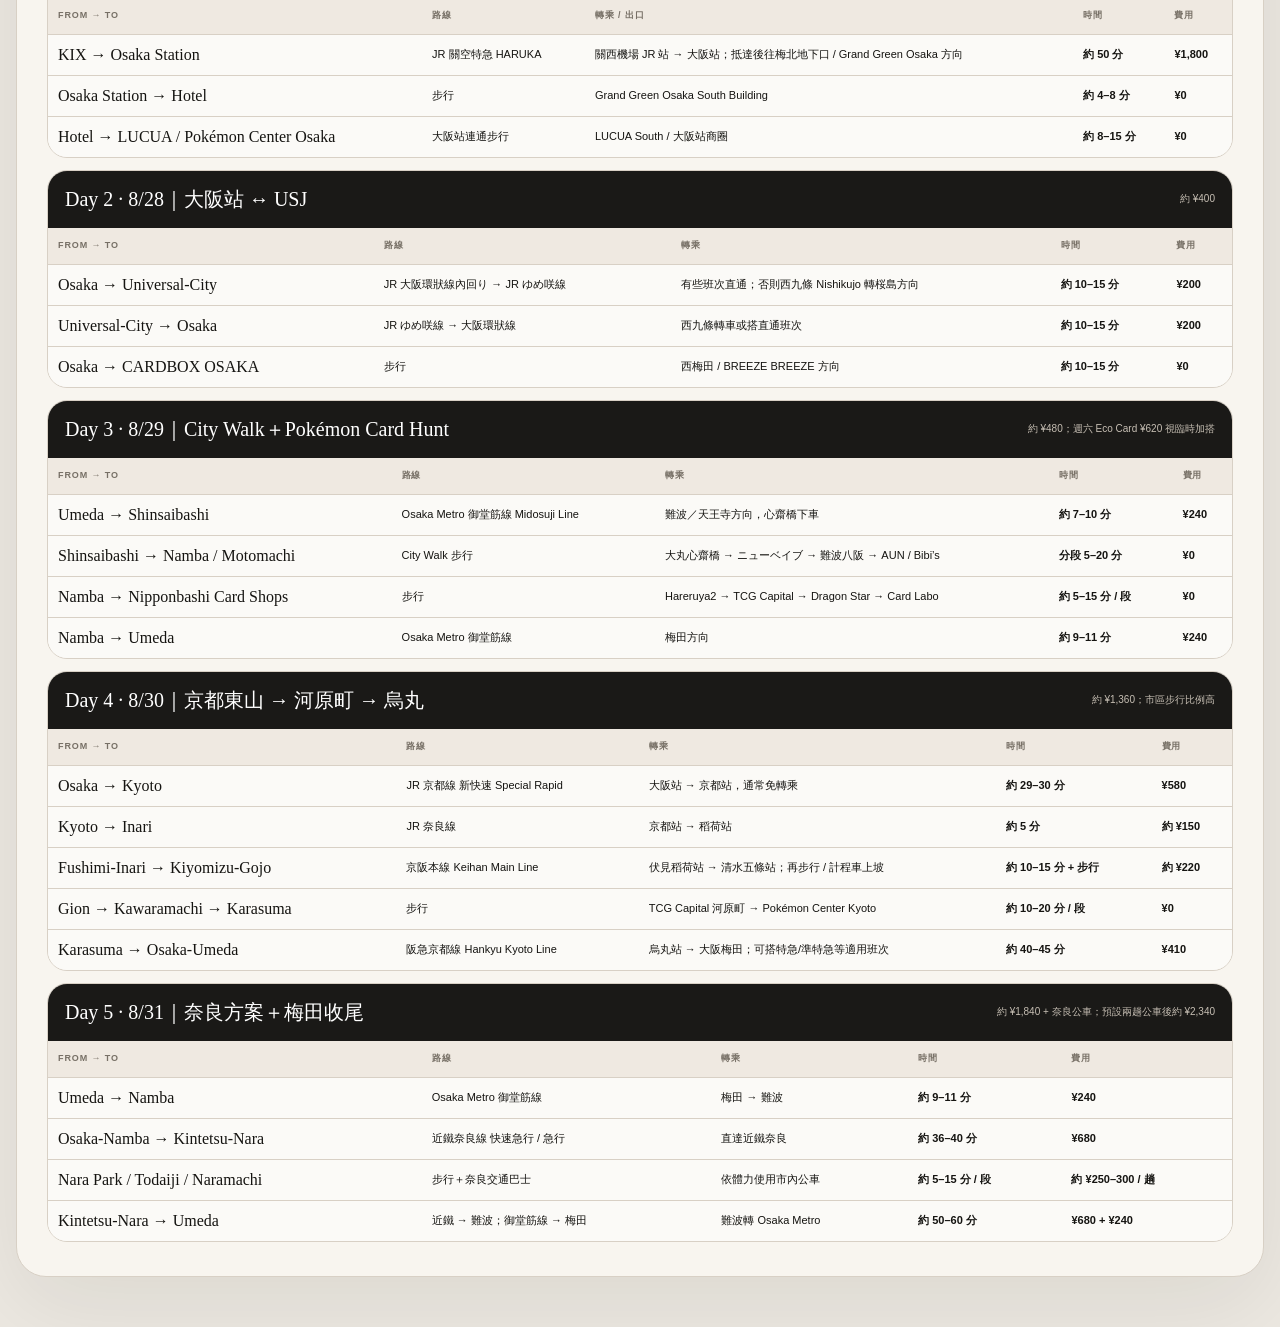
==== commit 93fc840d: "Use standalone mobile travel app and hide legacy desktop layout on phones" ====
--- a/index.html
+++ b/index.html
@@ -1 +1 @@
-<!doctype html><html lang="zh-Hant"><head><meta charset="utf-8"><meta name="viewport" content="width=device-width,initial-scale=1,viewport-fit=cover"><meta name="theme-color" content="#f4f0ea"><title>大阪 5 日旅</title><style>html,body{margin:0;min-height:100%;background:#f4f0ea;color:#171714;font-family:-apple-system,BlinkMacSystemFont,"Segoe UI","Noto Sans TC",sans-serif}.loading{min-height:100vh;display:grid;place-items:center;padding:28px;text-align:center}.box{max-width:360px}.box b{display:block;font-family:Georgia,serif;font-size:30px;font-weight:400;margin-bottom:10px}.box span{font-size:13px;color:#777168}.bar{height:2px;background:#ddd5cb;margin-top:20px;overflow:hidden}.bar:after{content:"";display:block;width:45%;height:100%;background:#7b252d;animation:move 1.2s ease-in-out infinite}@keyframes move{0%{transform:translateX(-110%)}100%{transform:translateX(260%)}}button{margin-top:16px;border:0;border-radius:999px;background:#171714;color:white;padding:10px 16px}</style></head><body><div class="loading"><div class="box"><b>大阪 5 日旅</b><span>GRAN RESPIRE OSAKA｜8/27–8/31</span><div class="bar"></div></div></div><script>(async()=>{try{const files=['g01.txt','g02a1.txt','g02fix937.txt','g02a2_2.txt','g02b.txt','g03.txt','g04.txt','g05.txt','g06.txt','g07a1_1.txt','g07a1_2.txt','g07a2.txt','g07b.txt','g08.txt','g09.txt','g10.txt'];const parts=await Promise.all(files.map(async f=>{const r=await fetch(f,{cache:'no-store'});if(!r.ok)throw new Error('Missing '+f);return (await r.text()).trim()}));parts[2]=parts[2].slice(0,656)+'l'+parts[2].slice(656)+'9';const b64=parts.join('');const bin=Uint8Array.from(atob(b64),c=>c.charCodeAt(0));if(!('DecompressionStream'in window))throw new Error('請使用最新版 Safari 或 Chrome');const stream=new Blob([bin]).stream().pipeThrough(new DecompressionStream('gzip'));let html=await new Response(stream).text();const mobileFix=`<style id="mobile-layout-fix">@media(max-width:720px){.topbar-inner{align-items:center!important;gap:8px!important}.brand{min-width:0!important}.brand strong{font-size:9px!important;letter-spacing:.15em!important;line-height:1.25!important}.actions{gap:5px!important;justify-content:flex-end!important}.topbtn{padding:7px 10px!important;font-size:10px!important}#downloadBtn{display:none!important}.day-route-title{align-items:flex-start!important;padding:14px 15px!important}.day-route-title h4{font-size:17px!important;line-height:1.35!important;max-width:68%!important}.day-route-title .sum{font-size:9px!important;line-height:1.45!important;text-align:right!important;white-space:normal!important;max-width:38%!important}.route-scroll{overflow:visible!important;margin:0!important}.route-table{display:block!important;width:100%!important;border:0!important;background:transparent!important;table-layout:auto!important}.route-table thead{display:none!important}.route-table tbody{display:block!important;width:100%!important}.route-table tr{display:block!important;width:100%!important;padding:13px 15px!important;border-bottom:1px solid var(--line)!important;background:#fbfaf7!important}.route-table tr:last-child{border-bottom:0!important}.route-table td{display:grid!important;grid-template-columns:72px minmax(0,1fr)!important;gap:8px!important;width:100%!important;padding:4px 0!important;border:0!important;white-space:normal!important;font-family:var(--sans)!important;font-size:11px!important;line-height:1.55!important;overflow-wrap:anywhere!important;word-break:normal!important}.route-table td:before{color:#8a8278!important;font-size:9px!important;font-weight:900!important;letter-spacing:.08em!important;text-transform:uppercase!important}.route-table td:nth-child(1){display:block!important;font-family:var(--serif)!important;font-size:16px!important;line-height:1.35!important;padding:0 0 9px!important;white-space:normal!important}.route-table td:nth-child(1):before{content:'區間';display:block!important;margin-bottom:3px}.route-table td:nth-child(2):before{content:'路線'}.route-table td:nth-child(3):before{content:'轉乘'}.route-table td:nth-child(4):before{content:'時間'}.route-table td:nth-child(5):before{content:'費用'}}}</style>`;html=html.replace('</head>',mobileFix+'</head>');html=html.replace("const KEY='kansai-luxe-pokemon-v13';","const KEY='kansai-luxe-pokemon-v14';");const addon='<scr'+'ipt src="trip-update-v14-main.js?v=2"></scr'+'ipt><scr'+'ipt src="day1-shopping-v15.js?v=2"></scr'+'ipt><scr'+'ipt src="restore-guide-tools-v22.js?v=1"></scr'+'ipt><scr'+'ipt src="travel-dashboard-v23.js?v=23"></scr'+'ipt><scr'+'ipt src="mobile-travel-app-v24.js?v=24"></scr'+'ipt>';html=html.replace('</body>',addon+'</body>');document.open();document.write(html);document.close()}catch(e){document.body.innerHTML='<div class="loading"><div class="box"><b>載入失敗</b><span>'+e.message+'</span><br><button onclick="location.reload()">重新整理</button></div></div>'}})();</script></body></html>+<!doctype html><html lang="zh-Hant"><head><meta charset="utf-8"><meta name="viewport" content="width=device-width,initial-scale=1,viewport-fit=cover"><meta name="theme-color" content="#f4f0ea"><title>大阪 5 日旅</title><style>html,body{margin:0;min-height:100%;background:#f4f0ea;color:#171714;font-family:-apple-system,BlinkMacSystemFont,"Segoe UI","Noto Sans TC",sans-serif}.loading{min-height:100vh;display:grid;place-items:center;padding:28px;text-align:center}.box{max-width:360px}.box b{display:block;font-family:Georgia,serif;font-size:30px;font-weight:400;margin-bottom:10px}.box span{font-size:13px;color:#777168}.bar{height:2px;background:#ddd5cb;margin-top:20px;overflow:hidden}.bar:after{content:"";display:block;width:45%;height:100%;background:#7b252d;animation:move 1.2s ease-in-out infinite}@keyframes move{0%{transform:translateX(-110%)}100%{transform:translateX(260%)}}button{margin-top:16px;border:0;border-radius:999px;background:#171714;color:white;padding:10px 16px}</style></head><body><div class="loading"><div class="box"><b>大阪 5 日旅</b><span>GRAN RESPIRE OSAKA｜8/27–8/31</span><div class="bar"></div></div></div><script>(async()=>{try{const files=['g01.txt','g02a1.txt','g02fix937.txt','g02a2_2.txt','g02b.txt','g03.txt','g04.txt','g05.txt','g06.txt','g07a1_1.txt','g07a1_2.txt','g07a2.txt','g07b.txt','g08.txt','g09.txt','g10.txt'];const parts=await Promise.all(files.map(async f=>{const r=await fetch(f,{cache:'no-store'});if(!r.ok)throw new Error('Missing '+f);return (await r.text()).trim()}));parts[2]=parts[2].slice(0,656)+'l'+parts[2].slice(656)+'9';const b64=parts.join('');const bin=Uint8Array.from(atob(b64),c=>c.charCodeAt(0));if(!('DecompressionStream'in window))throw new Error('請使用最新版 Safari 或 Chrome');const stream=new Blob([bin]).stream().pipeThrough(new DecompressionStream('gzip'));let html=await new Response(stream).text();const mobileFix=`<style id="mobile-layout-fix">@media(max-width:720px){.topbar-inner{align-items:center!important;gap:8px!important}.brand{min-width:0!important}.brand strong{font-size:9px!important;letter-spacing:.15em!important;line-height:1.25!important}.actions{gap:5px!important;justify-content:flex-end!important}.topbtn{padding:7px 10px!important;font-size:10px!important}#downloadBtn{display:none!important}.day-route-title{align-items:flex-start!important;padding:14px 15px!important}.day-route-title h4{font-size:17px!important;line-height:1.35!important;max-width:68%!important}.day-route-title .sum{font-size:9px!important;line-height:1.45!important;text-align:right!important;white-space:normal!important;max-width:38%!important}.route-scroll{overflow:visible!important;margin:0!important}.route-table{display:block!important;width:100%!important;border:0!important;background:transparent!important;table-layout:auto!important}.route-table thead{display:none!important}.route-table tbody{display:block!important;width:100%!important}.route-table tr{display:block!important;width:100%!important;padding:13px 15px!important;border-bottom:1px solid var(--line)!important;background:#fbfaf7!important}.route-table tr:last-child{border-bottom:0!important}.route-table td{display:grid!important;grid-template-columns:72px minmax(0,1fr)!important;gap:8px!important;width:100%!important;padding:4px 0!important;border:0!important;white-space:normal!important;font-family:var(--sans)!important;font-size:11px!important;line-height:1.55!important;overflow-wrap:anywhere!important;word-break:normal!important}.route-table td:before{color:#8a8278!important;font-size:9px!important;font-weight:900!important;letter-spacing:.08em!important;text-transform:uppercase!important}.route-table td:nth-child(1){display:block!important;font-family:var(--serif)!important;font-size:16px!important;line-height:1.35!important;padding:0 0 9px!important;white-space:normal!important}.route-table td:nth-child(1):before{content:'區間';display:block!important;margin-bottom:3px}.route-table td:nth-child(2):before{content:'路線'}.route-table td:nth-child(3):before{content:'轉乘'}.route-table td:nth-child(4):before{content:'時間'}.route-table td:nth-child(5):before{content:'費用'}}}</style><style id="force-mobile-app">@media(max-width:820px){body.mobile-app-v24 .topbar,body.mobile-app-v24 .shell,body.mobile-app-v24 .editor-note{display:none!important}body.mobile-app-v24 #mobileTravelApp{display:block!important;width:100%!important;max-width:100%!important}body.mobile-app-v24{overflow-x:hidden!important}}</style>`;html=html.replace('</head>',mobileFix+'</head>');html=html.replace("const KEY='kansai-luxe-pokemon-v13';","const KEY='kansai-luxe-pokemon-v14';");const addon='<scr'+'ipt src="trip-update-v14-main.js?v=2"></scr'+'ipt><scr'+'ipt src="day1-shopping-v15.js?v=2"></scr'+'ipt><scr'+'ipt src="restore-guide-tools-v22.js?v=2"></scr'+'ipt><scr'+'ipt src="mobile-travel-app-v24.js?v=25"></scr'+'ipt>';html=html.replace('</body>',addon+'</body>');document.open();document.write(html);document.close()}catch(e){document.body.innerHTML='<div class="loading"><div class="box"><b>載入失敗</b><span>'+e.message+'</span><br><button onclick="location.reload()">重新整理</button></div></div>'}})();</script></body></html>
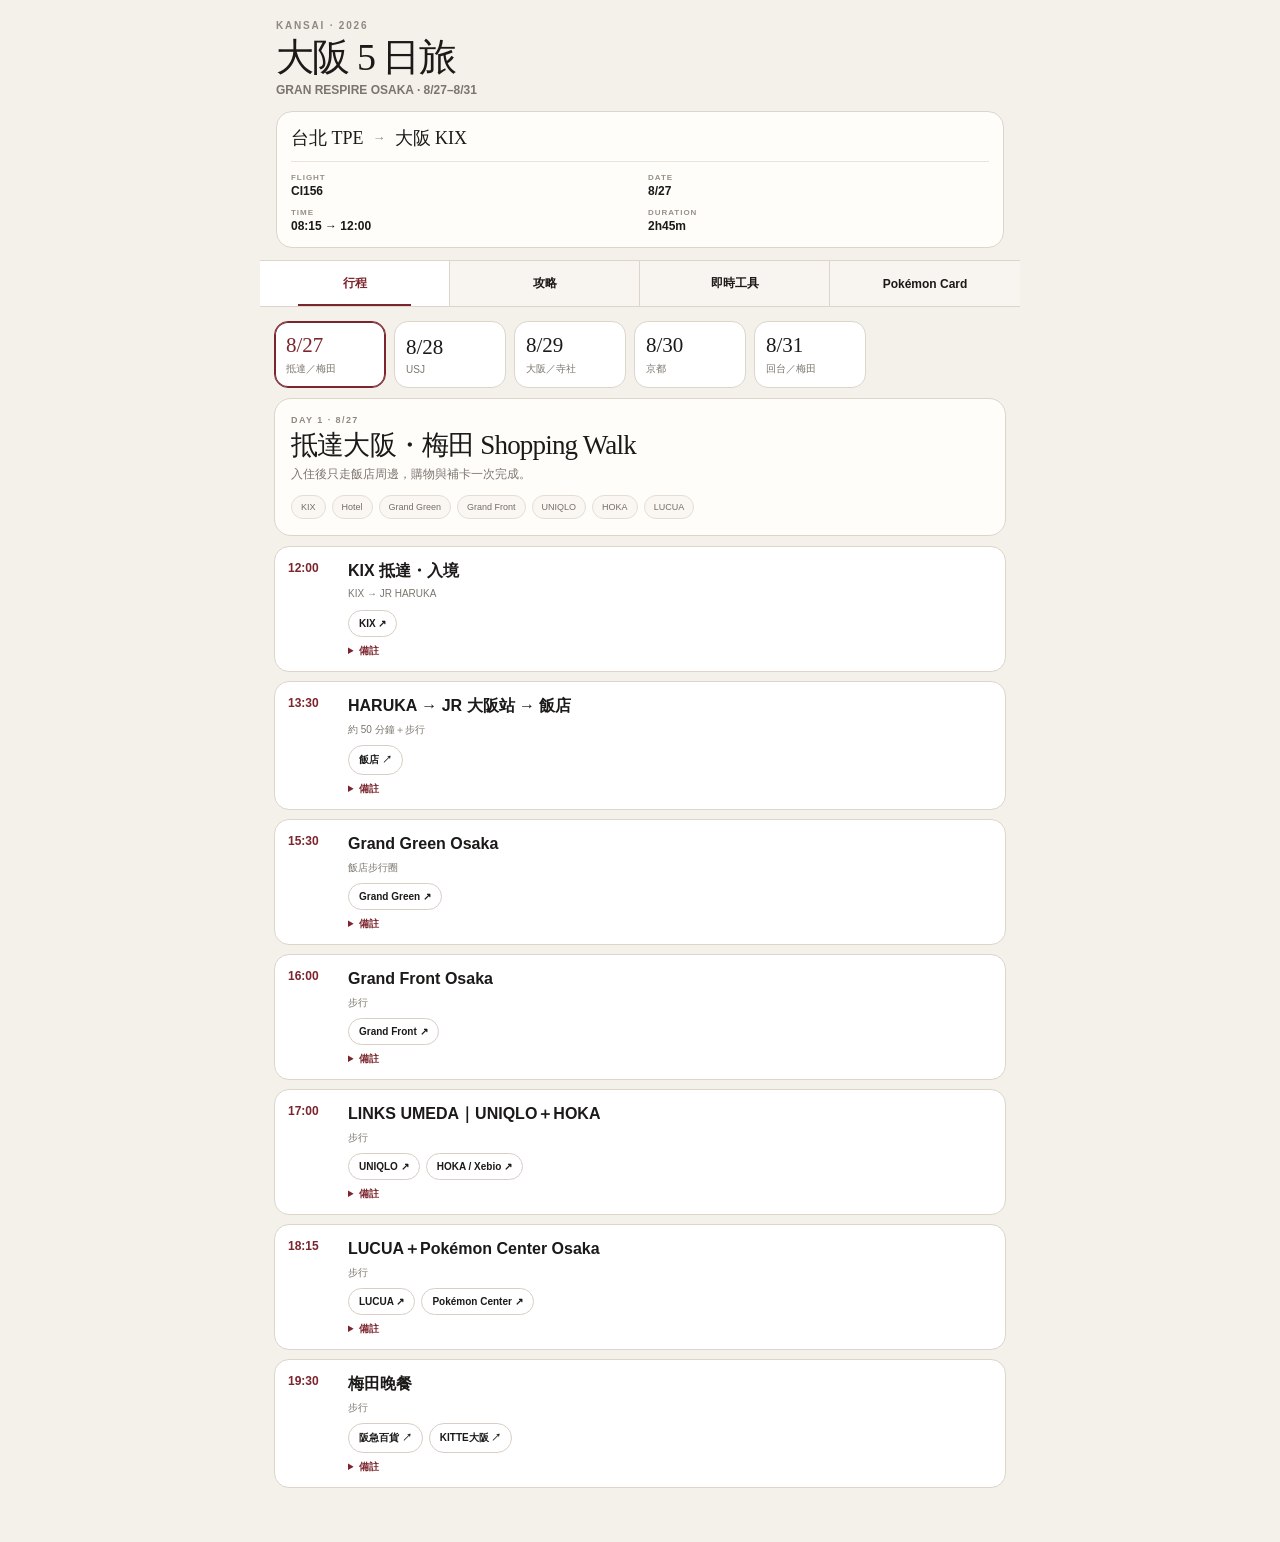
==== commit d7c7b6e2: "Route main site directly to standalone travel app v26" ====
--- a/index.html
+++ b/index.html
@@ -1 +1 @@
-<!doctype html><html lang="zh-Hant"><head><meta charset="utf-8"><meta name="viewport" content="width=device-width,initial-scale=1,viewport-fit=cover"><meta name="theme-color" content="#f4f0ea"><title>大阪 5 日旅</title><style>html,body{margin:0;min-height:100%;background:#f4f0ea;color:#171714;font-family:-apple-system,BlinkMacSystemFont,"Segoe UI","Noto Sans TC",sans-serif}.loading{min-height:100vh;display:grid;place-items:center;padding:28px;text-align:center}.box{max-width:360px}.box b{display:block;font-family:Georgia,serif;font-size:30px;font-weight:400;margin-bottom:10px}.box span{font-size:13px;color:#777168}.bar{height:2px;background:#ddd5cb;margin-top:20px;overflow:hidden}.bar:after{content:"";display:block;width:45%;height:100%;background:#7b252d;animation:move 1.2s ease-in-out infinite}@keyframes move{0%{transform:translateX(-110%)}100%{transform:translateX(260%)}}button{margin-top:16px;border:0;border-radius:999px;background:#171714;color:white;padding:10px 16px}</style></head><body><div class="loading"><div class="box"><b>大阪 5 日旅</b><span>GRAN RESPIRE OSAKA｜8/27–8/31</span><div class="bar"></div></div></div><script>(async()=>{try{const files=['g01.txt','g02a1.txt','g02fix937.txt','g02a2_2.txt','g02b.txt','g03.txt','g04.txt','g05.txt','g06.txt','g07a1_1.txt','g07a1_2.txt','g07a2.txt','g07b.txt','g08.txt','g09.txt','g10.txt'];const parts=await Promise.all(files.map(async f=>{const r=await fetch(f,{cache:'no-store'});if(!r.ok)throw new Error('Missing '+f);return (await r.text()).trim()}));parts[2]=parts[2].slice(0,656)+'l'+parts[2].slice(656)+'9';const b64=parts.join('');const bin=Uint8Array.from(atob(b64),c=>c.charCodeAt(0));if(!('DecompressionStream'in window))throw new Error('請使用最新版 Safari 或 Chrome');const stream=new Blob([bin]).stream().pipeThrough(new DecompressionStream('gzip'));let html=await new Response(stream).text();const mobileFix=`<style id="mobile-layout-fix">@media(max-width:720px){.topbar-inner{align-items:center!important;gap:8px!important}.brand{min-width:0!important}.brand strong{font-size:9px!important;letter-spacing:.15em!important;line-height:1.25!important}.actions{gap:5px!important;justify-content:flex-end!important}.topbtn{padding:7px 10px!important;font-size:10px!important}#downloadBtn{display:none!important}.day-route-title{align-items:flex-start!important;padding:14px 15px!important}.day-route-title h4{font-size:17px!important;line-height:1.35!important;max-width:68%!important}.day-route-title .sum{font-size:9px!important;line-height:1.45!important;text-align:right!important;white-space:normal!important;max-width:38%!important}.route-scroll{overflow:visible!important;margin:0!important}.route-table{display:block!important;width:100%!important;border:0!important;background:transparent!important;table-layout:auto!important}.route-table thead{display:none!important}.route-table tbody{display:block!important;width:100%!important}.route-table tr{display:block!important;width:100%!important;padding:13px 15px!important;border-bottom:1px solid var(--line)!important;background:#fbfaf7!important}.route-table tr:last-child{border-bottom:0!important}.route-table td{display:grid!important;grid-template-columns:72px minmax(0,1fr)!important;gap:8px!important;width:100%!important;padding:4px 0!important;border:0!important;white-space:normal!important;font-family:var(--sans)!important;font-size:11px!important;line-height:1.55!important;overflow-wrap:anywhere!important;word-break:normal!important}.route-table td:before{color:#8a8278!important;font-size:9px!important;font-weight:900!important;letter-spacing:.08em!important;text-transform:uppercase!important}.route-table td:nth-child(1){display:block!important;font-family:var(--serif)!important;font-size:16px!important;line-height:1.35!important;padding:0 0 9px!important;white-space:normal!important}.route-table td:nth-child(1):before{content:'區間';display:block!important;margin-bottom:3px}.route-table td:nth-child(2):before{content:'路線'}.route-table td:nth-child(3):before{content:'轉乘'}.route-table td:nth-child(4):before{content:'時間'}.route-table td:nth-child(5):before{content:'費用'}}}</style><style id="force-mobile-app">@media(max-width:820px){body.mobile-app-v24 .topbar,body.mobile-app-v24 .shell,body.mobile-app-v24 .editor-note{display:none!important}body.mobile-app-v24 #mobileTravelApp{display:block!important;width:100%!important;max-width:100%!important}body.mobile-app-v24{overflow-x:hidden!important}}</style>`;html=html.replace('</head>',mobileFix+'</head>');html=html.replace("const KEY='kansai-luxe-pokemon-v13';","const KEY='kansai-luxe-pokemon-v14';");const addon='<scr'+'ipt src="trip-update-v14-main.js?v=2"></scr'+'ipt><scr'+'ipt src="day1-shopping-v15.js?v=2"></scr'+'ipt><scr'+'ipt src="restore-guide-tools-v22.js?v=2"></scr'+'ipt><scr'+'ipt src="mobile-travel-app-v24.js?v=25"></scr'+'ipt>';html=html.replace('</body>',addon+'</body>');document.open();document.write(html);document.close()}catch(e){document.body.innerHTML='<div class="loading"><div class="box"><b>載入失敗</b><span>'+e.message+'</span><br><button onclick="location.reload()">重新整理</button></div></div>'}})();</script></body></html>+<!doctype html><html lang="zh-Hant"><head><meta charset="utf-8"><meta name="viewport" content="width=device-width,initial-scale=1,viewport-fit=cover"><meta name="theme-color" content="#f4f0ea"><title>大阪 5 日旅</title><meta http-equiv="refresh" content="0; url=./mobile-app-v26.html?v=26"><script>location.replace('./mobile-app-v26.html?v=26');</script><style>html,body{margin:0;min-height:100%;background:#f4f0ea;color:#1b1a18;font-family:-apple-system,BlinkMacSystemFont,'Segoe UI','Noto Sans TC',sans-serif}.loading{min-height:100vh;display:grid;place-items:center}.box{text-align:center}.box b{display:block;font-family:Georgia,serif;font-size:32px;font-weight:400}.box span{display:block;margin-top:8px;color:#817970;font-size:12px}</style></head><body><div class="loading"><div class="box"><b>大阪 5 日旅</b><span>正在開啟旅遊 App…</span></div></div></body></html>
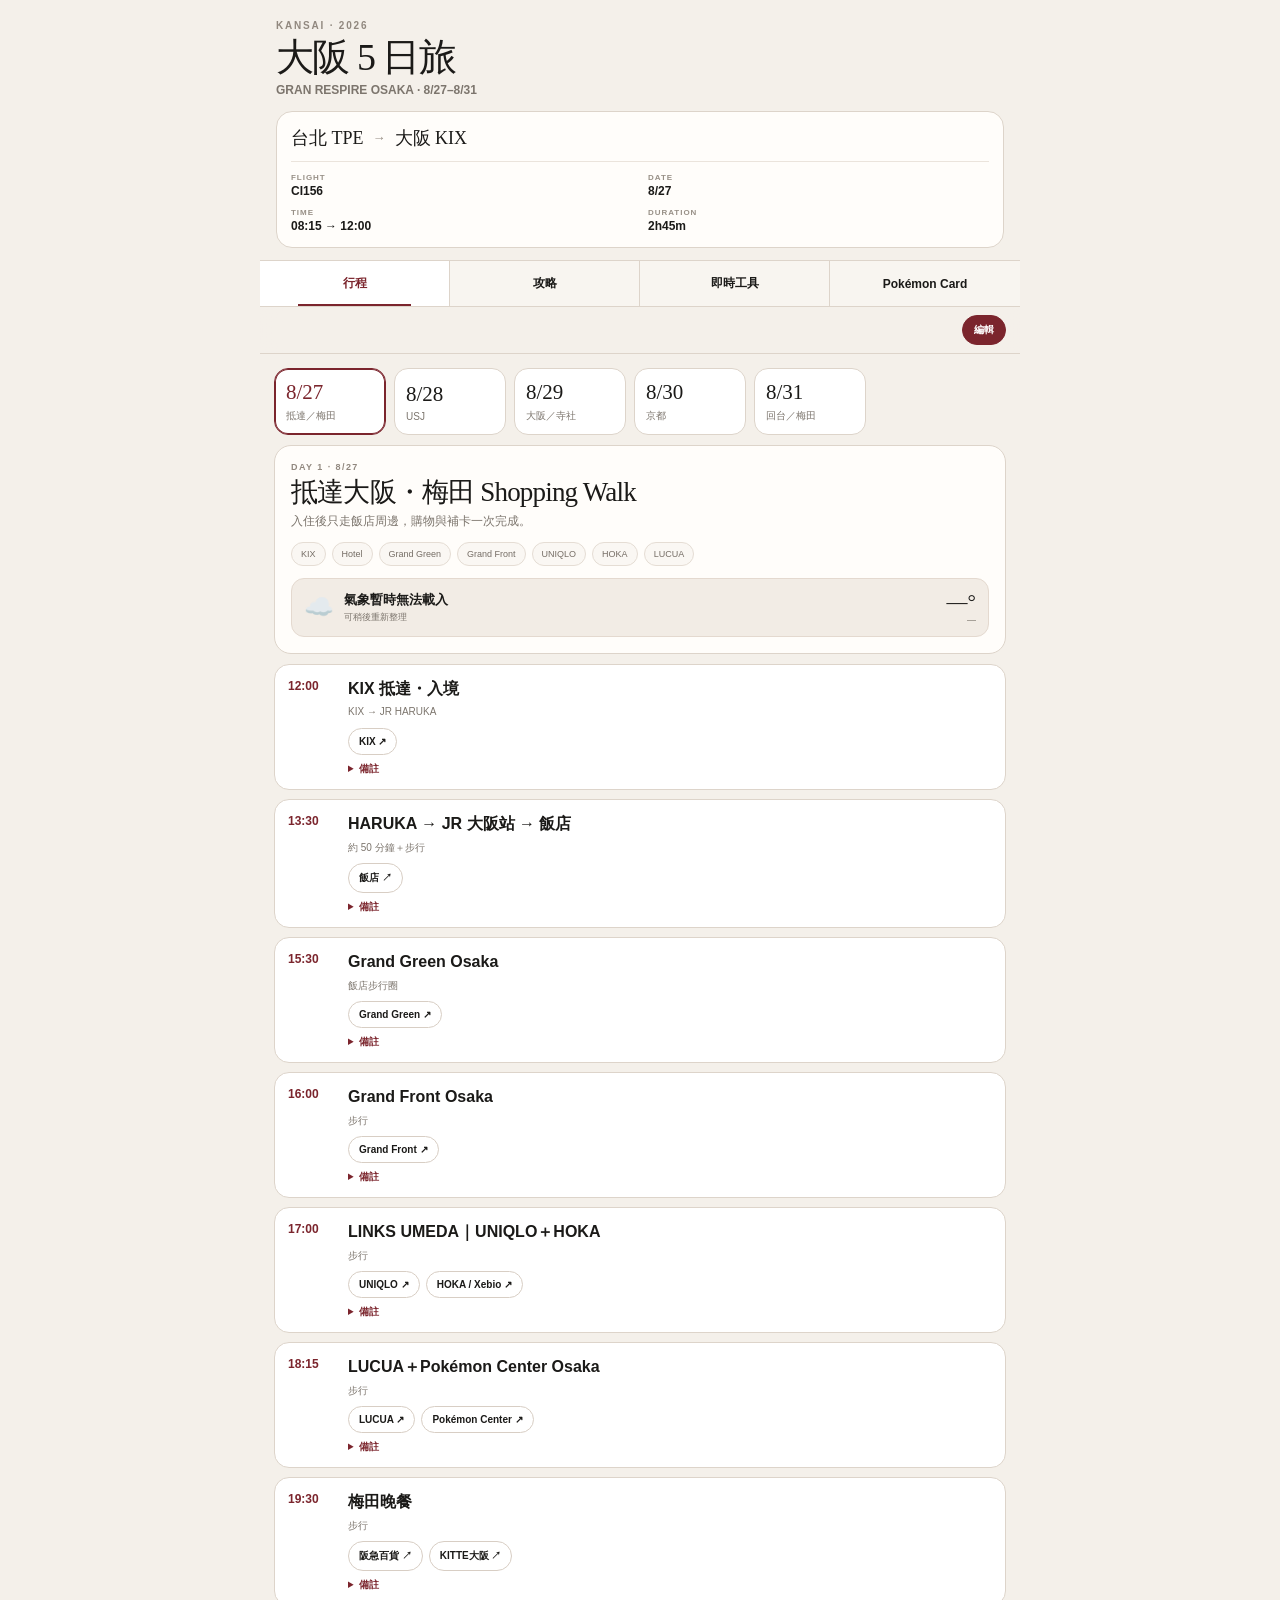
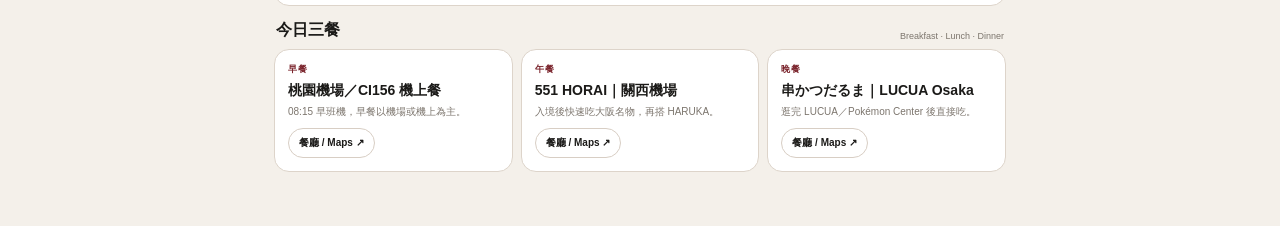
==== commit 5c5654c0: "Point main trip URL to v27 app" ====
--- a/index.html
+++ b/index.html
@@ -1 +1 @@
-<!doctype html><html lang="zh-Hant"><head><meta charset="utf-8"><meta name="viewport" content="width=device-width,initial-scale=1,viewport-fit=cover"><meta name="theme-color" content="#f4f0ea"><title>大阪 5 日旅</title><meta http-equiv="refresh" content="0; url=./mobile-app-v26.html?v=26"><script>location.replace('./mobile-app-v26.html?v=26');</script><style>html,body{margin:0;min-height:100%;background:#f4f0ea;color:#1b1a18;font-family:-apple-system,BlinkMacSystemFont,'Segoe UI','Noto Sans TC',sans-serif}.loading{min-height:100vh;display:grid;place-items:center}.box{text-align:center}.box b{display:block;font-family:Georgia,serif;font-size:32px;font-weight:400}.box span{display:block;margin-top:8px;color:#817970;font-size:12px}</style></head><body><div class="loading"><div class="box"><b>大阪 5 日旅</b><span>正在開啟旅遊 App…</span></div></div></body></html>+<!doctype html><html lang="zh-Hant"><head><meta charset="utf-8"><meta name="viewport" content="width=device-width,initial-scale=1,viewport-fit=cover"><meta name="theme-color" content="#f4f0ea"><title>大阪 5 日旅</title><meta http-equiv="refresh" content="0; url=./mobile-app-v27.html?v=27"><script>location.replace('./mobile-app-v27.html?v=27');</script><style>html,body{margin:0;min-height:100%;background:#f4f0ea;color:#1b1a18;font-family:-apple-system,BlinkMacSystemFont,'Segoe UI','Noto Sans TC',sans-serif}.loading{min-height:100vh;display:grid;place-items:center}.box{text-align:center}.box b{display:block;font-family:Georgia,serif;font-size:32px;font-weight:400}.box span{display:block;margin-top:8px;color:#817970;font-size:12px}</style></head><body><div class="loading"><div class="box"><b>大阪 5 日旅</b><span>正在開啟旅遊 App…</span></div></div></body></html>
